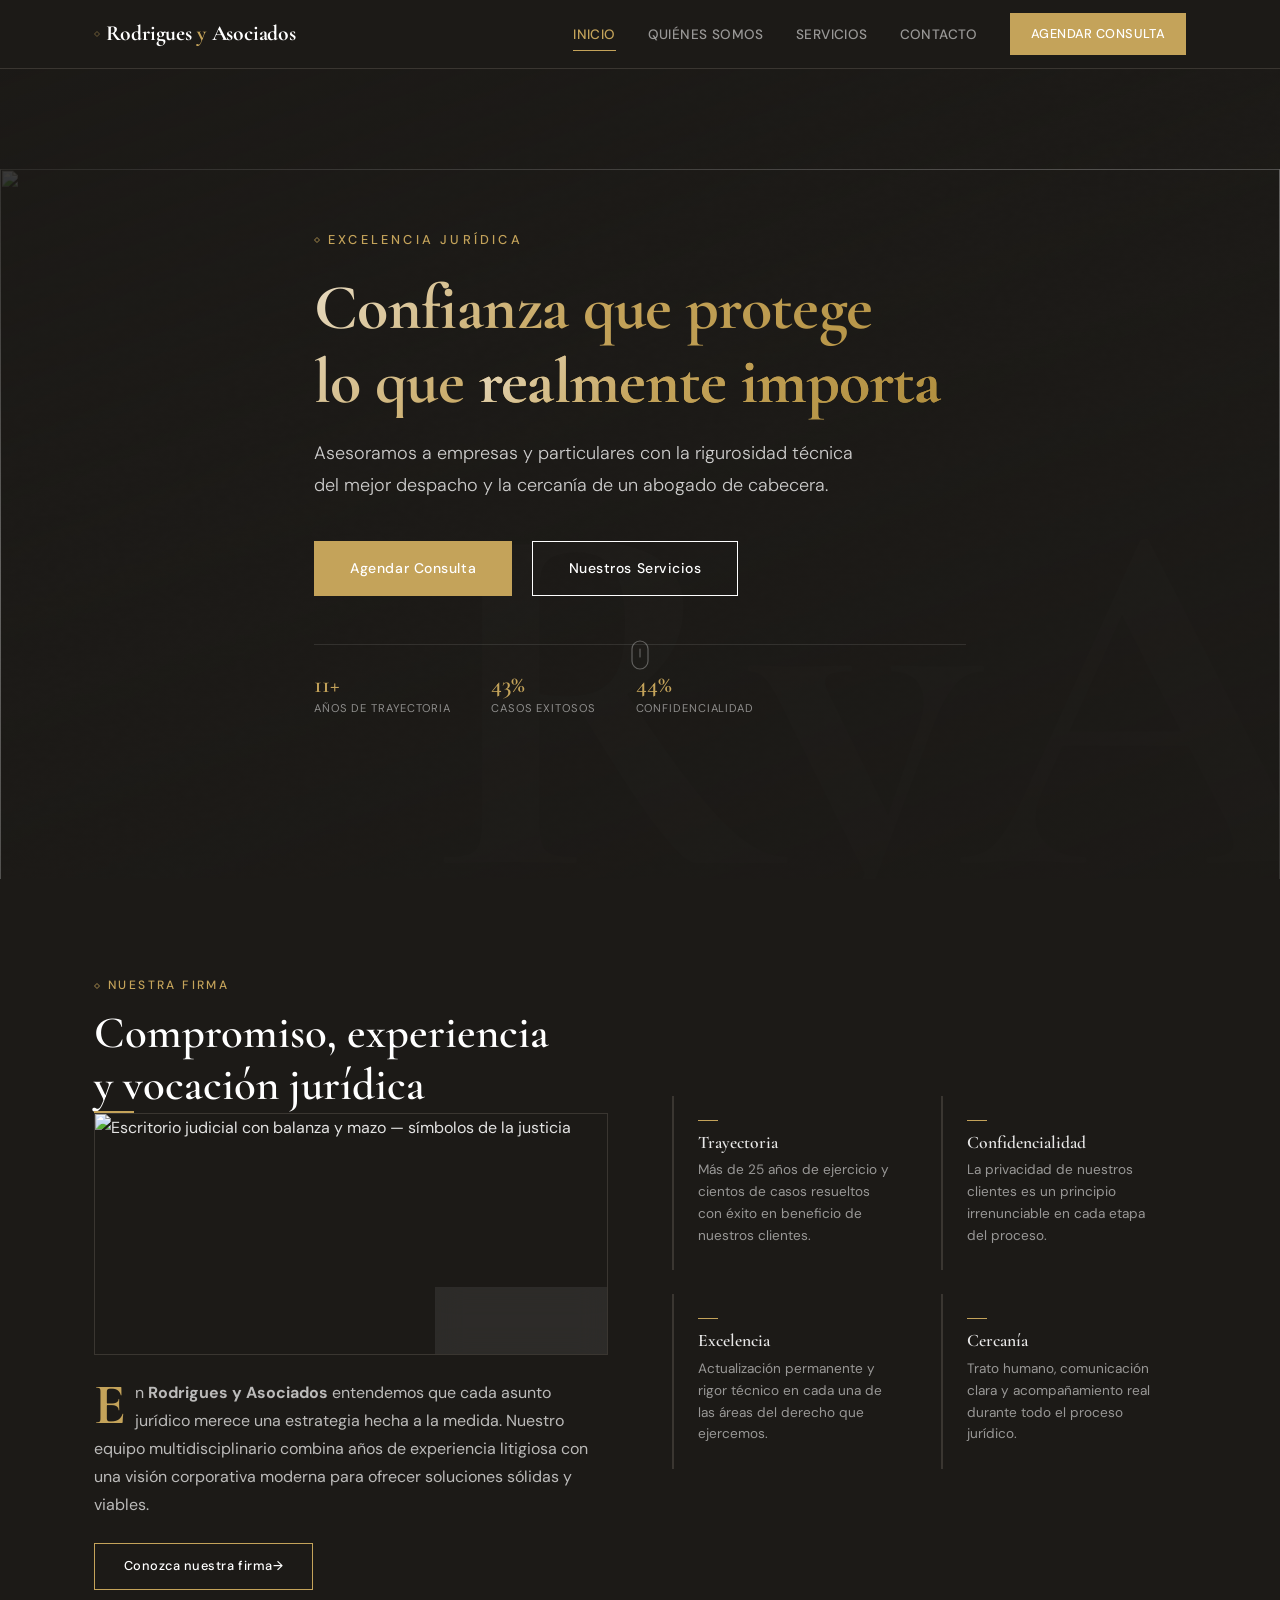
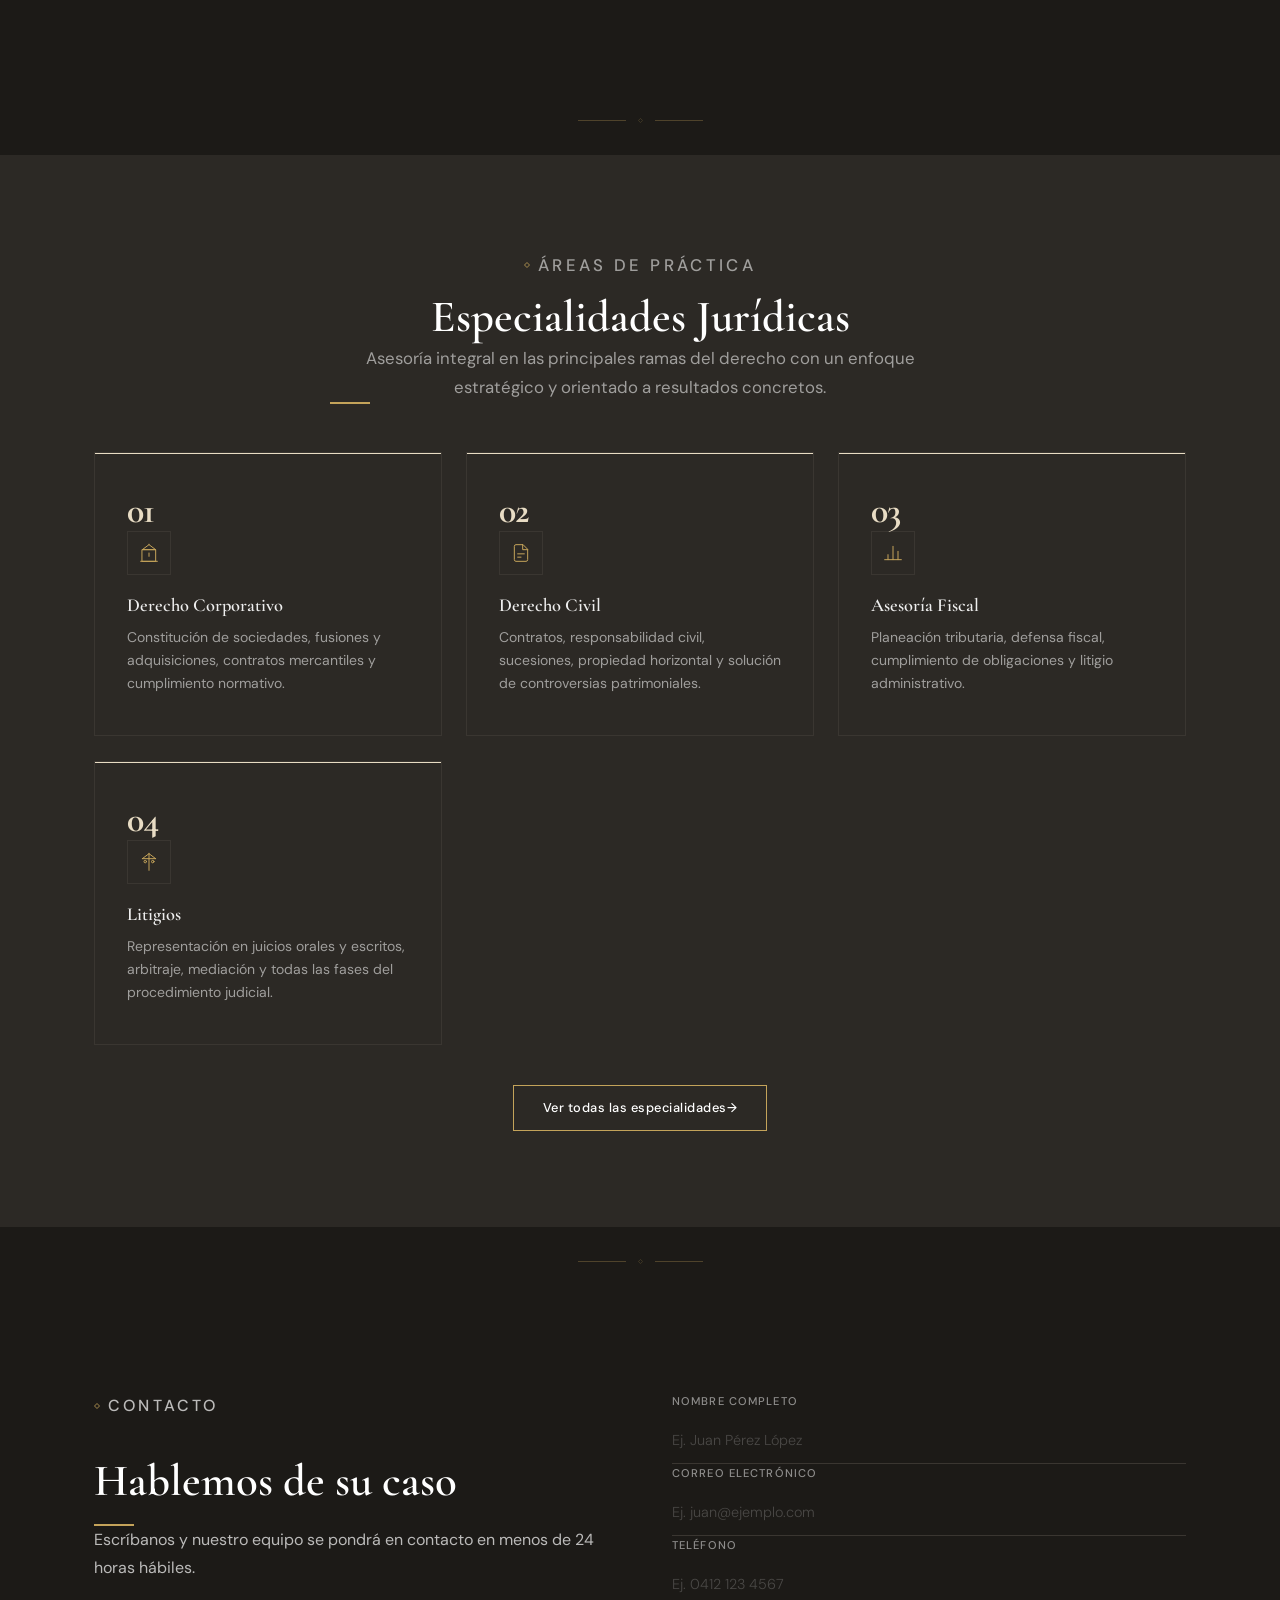
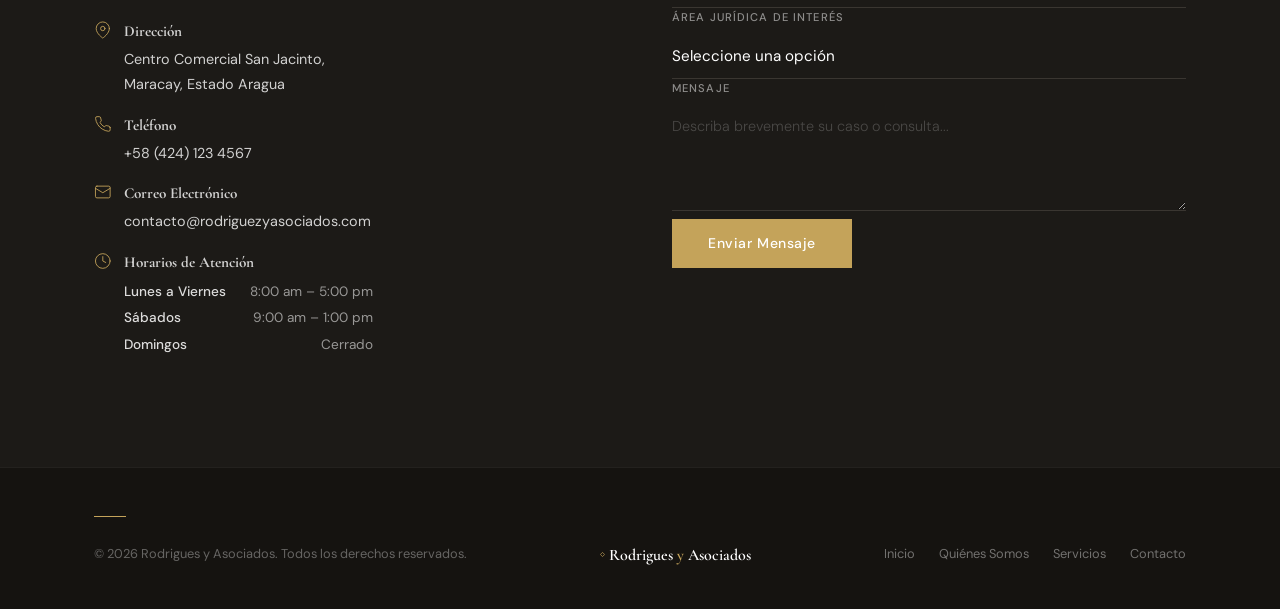
==== index.html @ 282a40ac "Initial commit: sitio web Rodrigues y Asociados" ====
<!DOCTYPE html>
<html lang="es">
<head>
  <meta charset="UTF-8">
  <meta name="viewport" content="width=device-width, initial-scale=1.0">
  <title>Rodrigues y Asociados — Bufete Jurídico de Excelencia</title>
  <meta name="description" content="Rodrigues y Asociados, bufete jurídico especializado en Derecho Corporativo, Civil, Fiscal y Litigios. Confidencialidad, excelencia y trayectoria a su servicio.">
  <meta name="theme-color" content="#1C1A17">

  <link rel="preconnect" href="https://fonts.googleapis.com">
  <link rel="preconnect" href="https://fonts.gstatic.com" crossorigin>
  <link href="https://fonts.googleapis.com/css2?family=Cormorant+Garamond:ital,wght@0,400;0,500;0,600;0,700;1,400;1,500&family=DM+Sans:opsz,wght@9..40,300;9..40,400;9..40,500;9..40,600&display=swap" rel="stylesheet">

  <link rel="stylesheet" href="styles.css">
</head>
<body>

  <div class="progress-bar" id="progress-bar" role="progressbar" aria-hidden="true"></div>

  <!-- ===================================================
       HEADER
       =================================================== -->
  <header class="header" role="banner">
    <div class="container header__inner">
      <a href="index.html" class="header__logo" aria-label="Rodrigues y Asociados, volver al inicio">
        <span class="gold-diamond" aria-hidden="true">
          <svg width="6" height="6" viewBox="0 0 6 6" fill="none" stroke="currentColor" stroke-width="0.8">
            <path d="M3 0.5L5.5 3L3 5.5L0.5 3Z"/>
          </svg>
        </span>
        Rodrigues <em>y</em> Asociados
      </a>

      <button
        class="nav-toggle"
        type="button"
        aria-label="Abrir menú de navegación"
        aria-expanded="false"
      >
        <span class="nav-toggle__bar"></span>
        <span class="nav-toggle__bar"></span>
        <span class="nav-toggle__bar"></span>
      </button>

      <nav role="navigation" aria-label="Navegación principal">
        <ul class="nav__list" id="nav-list">
          <li><a href="index.html"          class="nav__link nav__link--active">Inicio</a></li>
          <li><a href="nosotros.html"        class="nav__link">Quiénes Somos</a></li>
          <li><a href="servicios.html"       class="nav__link">Servicios</a></li>
          <li><a href="contacto.html"        class="nav__link">Contacto</a></li>
          <li><a href="contacto.html"        class="btn btn--primary nav__cta">Agendar Consulta</a></li>
        </ul>
      </nav>

      <div class="nav__backdrop" id="nav-backdrop" aria-hidden="true"></div>
    </div>
  </header>

  <!-- ===================================================
       MAIN
       =================================================== -->
  <main role="main">

    <!-- ===== HERO ===== -->
    <section class="hero" id="inicio" aria-label="Introducción del bufete">
      <div class="hero__media" aria-hidden="true">
        <img
          src="https://images.pexels.com/photos/590493/pexels-photo-590493.jpeg?auto=compress&cs=tinysrgb&w=1920"
          alt=""
          loading="eager"
        >
      </div>
      <div class="hero__watermark" aria-hidden="true">RyA</div>
      <div class="hero__overlay" aria-hidden="true"></div>
      <svg class="noise-svg" aria-hidden="true" viewBox="0 0 200 200" xmlns="http://www.w3.org/2000/svg" preserveAspectRatio="none">
        <filter id="noise"><feTurbulence type="fractalNoise" baseFrequency="0.75" numOctaves="3" stitchTiles="stitch"/><feColorMatrix type="saturate" values="0"/></filter>
        <rect width="100%" height="100%" filter="url(#noise)" opacity="0.8"/>
      </svg>

      <div class="container hero__content">
        <p class="hero__subtitle">
          <span class="gold-diamond" aria-hidden="true">
            <svg width="6" height="6" viewBox="0 0 6 6" fill="none" stroke="currentColor" stroke-width="0.8">
              <path d="M3 0.5L5.5 3L3 5.5L0.5 3Z"/>
            </svg>
          </span>
          Excelencia Jurídica
        </p>
        <h1 class="hero__title gradient-text">Confianza que protege<br>lo que <em>realmente importa</em></h1>
        <p class="hero__desc">
          Asesoramos a empresas y particulares con la rigurosidad técnica del mejor
          despacho y la cercanía de un abogado de cabecera.
        </p>
        <div class="hero__actions">
          <a href="contacto.html" class="btn btn--primary" data-magnetic>Agendar Consulta</a>
          <a href="servicios.html" class="btn btn--outline">Nuestros Servicios</a>
        </div>
        <div class="hero__stats">
          <div class="hero__stat">
            <span class="hero__stat-value">25+</span>
            <span class="hero__stat-label">Años de trayectoria</span>
          </div>
          <div class="hero__stat">
            <span class="hero__stat-value">98%</span>
            <span class="hero__stat-label">Casos exitosos</span>
          </div>
          <div class="hero__stat">
            <span class="hero__stat-value">100%</span>
            <span class="hero__stat-label">Confidencialidad</span>
          </div>
        </div>
        <div class="hero__scroll-indicator" aria-hidden="true">
          <svg width="18" height="30" viewBox="0 0 18 30" fill="none" stroke="currentColor" stroke-width="1.2">
            <rect x="1" y="1" width="16" height="28" rx="8"/>
            <line x1="9" y1="9" x2="9" y2="17" stroke-linecap="round"/>
          </svg>
        </div>
      </div>
    </section>

    <!-- ===== QUIÉNES SOMOS (resumen) ===== -->
    <section class="section" id="quienes-somos" aria-labelledby="about-title">
      <div class="container">
        <div class="about">
          <div class="reveal">
            <p class="section-subtitle">
              <span class="gold-diamond" aria-hidden="true">
                <svg width="6" height="6" viewBox="0 0 6 6" fill="none" stroke="currentColor" stroke-width="0.8">
                  <path d="M3 0.5L5.5 3L3 5.5L0.5 3Z"/>
                </svg>
              </span>
              Nuestra Firma
            </p>
            <h2 id="about-title">Compromiso, experiencia<br>y vocación jurídica</h2>
            <hr class="gold-rule" aria-hidden="true">

            <div class="about__image-wrap">
              <img
                src="https://images.pexels.com/photos/5669619/pexels-photo-5669619.jpeg?auto=compress&cs=tinysrgb&w=800"
                alt="Escritorio judicial con balanza y mazo — símbolos de la justicia"
                loading="lazy"
              >
              <div class="glass-badge" aria-hidden="true">
                <div class="glass-badge__value">25+</div>
                <div class="glass-badge__label">Años de Trayectoria</div>
              </div>
            </div>

            <div class="about__text">
              <p class="dropcap">
                En <strong>Rodrigues y Asociados</strong> entendemos que cada asunto
                jurídico merece una estrategia hecha a la medida. Nuestro equipo
                multidisciplinario combina años de experiencia litigiosa con una visión
                corporativa moderna para ofrecer soluciones sólidas y viables.
              </p>
            </div>

            <a href="nosotros.html" class="btn btn--ghost" style="margin-top: 1.5rem;">
              Conozca nuestra firma <span class="btn__arrow" aria-hidden="true">&rarr;</span>
            </a>
          </div>

          <div class="about__values reveal" style="transition-delay: 100ms">
            <div class="value-card">
              <div class="value-card__decor"></div>
              <h3 class="value-card__title">Trayectoria</h3>
              <p class="value-card__desc">Más de 25 años de ejercicio y cientos de casos resueltos con éxito en beneficio de nuestros clientes.</p>
            </div>
            <div class="value-card">
              <div class="value-card__decor"></div>
              <h3 class="value-card__title">Confidencialidad</h3>
              <p class="value-card__desc">La privacidad de nuestros clientes es un principio irrenunciable en cada etapa del proceso.</p>
            </div>
            <div class="value-card">
              <div class="value-card__decor"></div>
              <h3 class="value-card__title">Excelencia</h3>
              <p class="value-card__desc">Actualización permanente y rigor técnico en cada una de las áreas del derecho que ejercemos.</p>
            </div>
            <div class="value-card">
              <div class="value-card__decor"></div>
              <h3 class="value-card__title">Cercanía</h3>
              <p class="value-card__desc">Trato humano, comunicación clara y acompañamiento real durante todo el proceso jurídico.</p>
            </div>
          </div>
        </div>
      </div>
    </section>

    <!-- ===== DIVISOR ===== -->
    <div class="section-divider" aria-hidden="true">
      <span class="section-divider__line"></span>
      <span class="gold-diamond">
        <svg width="5" height="5" viewBox="0 0 6 6" fill="none" stroke="currentColor" stroke-width="0.8">
          <path d="M3 0.5L5.5 3L3 5.5L0.5 3Z"/>
        </svg>
      </span>
      <span class="section-divider__line"></span>
    </div>

    <!-- ===== SERVICIOS (resumen) ===== -->
    <section class="section section--alt" id="servicios" aria-labelledby="services-title">
      <div class="container">
        <div class="section__header reveal">
          <p class="section-subtitle">
            <span class="gold-diamond" aria-hidden="true">
              <svg width="6" height="6" viewBox="0 0 6 6" fill="none" stroke="currentColor" stroke-width="0.8">
                <path d="M3 0.5L5.5 3L3 5.5L0.5 3Z"/>
              </svg>
            </span>
            Áreas de Práctica
          </p>
          <h2 id="services-title">Especialidades Jurídicas</h2>
          <p>Asesoría integral en las principales ramas del derecho con un enfoque estratégico y orientado a resultados concretos.</p>
          <hr class="gold-rule" aria-hidden="true">
        </div>

        <div class="services-grid reveal-stagger reveal">
          <article class="service-card">
            <span class="service-card__number">01</span>
            <div class="service-card__icon" aria-hidden="true">
              <svg width="20" height="20" viewBox="0 0 24 24" fill="none" stroke="currentColor" stroke-width="1.2" stroke-linecap="round" stroke-linejoin="round">
                <rect x="4" y="8" width="16" height="14"/>
                <path d="M2 22h20"/>
                <path d="M12 2L4 8h16L12 2z"/>
                <line x1="12" y1="12" x2="12" y2="16"/>
              </svg>
            </div>
            <h3 class="service-card__title">Derecho Corporativo</h3>
            <p class="service-card__desc">Constitución de sociedades, fusiones y adquisiciones, contratos mercantiles y cumplimiento normativo.</p>
          </article>

          <article class="service-card">
            <span class="service-card__number">02</span>
            <div class="service-card__icon" aria-hidden="true">
              <svg width="20" height="20" viewBox="0 0 24 24" fill="none" stroke="currentColor" stroke-width="1.2" stroke-linecap="round" stroke-linejoin="round">
                <path d="M14 2H6a2 2 0 0 0-2 2v16a2 2 0 0 0 2 2h12a2 2 0 0 0 2-2V8z"/>
                <polyline points="14 2 14 8 20 8"/>
                <line x1="8" y1="13" x2="16" y2="13"/>
                <line x1="8" y1="17" x2="12" y2="17"/>
              </svg>
            </div>
            <h3 class="service-card__title">Derecho Civil</h3>
            <p class="service-card__desc">Contratos, responsabilidad civil, sucesiones, propiedad horizontal y solución de controversias patrimoniales.</p>
          </article>

          <article class="service-card">
            <span class="service-card__number">03</span>
            <div class="service-card__icon" aria-hidden="true">
              <svg width="20" height="20" viewBox="0 0 24 24" fill="none" stroke="currentColor" stroke-width="1.2" stroke-linecap="round" stroke-linejoin="round">
                <line x1="18" y1="20" x2="18" y2="10"/>
                <line x1="12" y1="20" x2="12" y2="4"/>
                <line x1="6" y1="20" x2="6" y2="14"/>
                <line x1="2" y1="20" x2="22" y2="20"/>
              </svg>
            </div>
            <h3 class="service-card__title">Asesoría Fiscal</h3>
            <p class="service-card__desc">Planeación tributaria, defensa fiscal, cumplimiento de obligaciones y litigio administrativo.</p>
          </article>

          <article class="service-card">
            <span class="service-card__number">04</span>
            <div class="service-card__icon" aria-hidden="true">
              <svg width="20" height="20" viewBox="0 0 24 24" fill="none" stroke="currentColor" stroke-width="1.2" stroke-linecap="round" stroke-linejoin="round">
                <line x1="12" y1="2" x2="12" y2="22"/>
                <line x1="12" y1="2" x2="4" y2="8"/>
                <line x1="12" y1="2" x2="20" y2="8"/>
                <line x1="4" y1="8" x2="20" y2="8"/>
                <circle cx="7.5" cy="11.5" r="1.5"/>
                <circle cx="16.5" cy="11.5" r="1.5"/>
              </svg>
            </div>
            <h3 class="service-card__title">Litigios</h3>
            <p class="service-card__desc">Representación en juicios orales y escritos, arbitraje, mediación y todas las fases del procedimiento judicial.</p>
          </article>
        </div>

        <div class="reveal" style="text-align: center; margin-top: 2.5rem;">
          <a href="servicios.html" class="btn btn--ghost">
            Ver todas las especialidades <span class="btn__arrow" aria-hidden="true">&rarr;</span>
          </a>
        </div>
      </div>
    </section>

    <!-- ===== DIVISOR ===== -->
    <div class="section-divider" aria-hidden="true">
      <span class="section-divider__line"></span>
      <span class="gold-diamond">
        <svg width="5" height="5" viewBox="0 0 6 6" fill="none" stroke="currentColor" stroke-width="0.8">
          <path d="M3 0.5L5.5 3L3 5.5L0.5 3Z"/>
        </svg>
      </span>
      <span class="section-divider__line"></span>
    </div>

    <!-- ===== CONTACTO ===== -->
    <section class="section" id="contacto" aria-labelledby="contact-title">
      <div class="container">
        <div class="contact">
          <div class="contact__info reveal">
            <p class="section-subtitle">
              <span class="gold-diamond" aria-hidden="true">
                <svg width="6" height="6" viewBox="0 0 6 6" fill="none" stroke="currentColor" stroke-width="0.8">
                  <path d="M3 0.5L5.5 3L3 5.5L0.5 3Z"/>
                </svg>
              </span>
              Contacto
            </p>
            <h2 id="contact-title">Hablemos de su caso</h2>
            <hr class="gold-rule" aria-hidden="true">
            <p>
              Escríbanos y nuestro equipo se pondrá en contacto en menos de 24 horas hábiles.
            </p>
            <div class="contact__detail">
              <span class="contact__detail-icon--custom" aria-hidden="true">
                <svg width="18" height="18" viewBox="0 0 24 24" fill="none" stroke="currentColor" stroke-width="1.2" stroke-linecap="round" stroke-linejoin="round">
                  <path d="M21 10c0 7-9 13-9 13s-9-6-9-13a9 9 0 0 1 18 0z"/>
                  <circle cx="12" cy="10" r="3"/>
                </svg>
              </span>
              <div>
                <strong style="display:block; font-family:var(--font-display); font-size:0.95rem; margin-bottom:0.15rem;">Dirección</strong>
                <span>Centro Comercial San Jacinto,<br>Maracay, Estado Aragua</span>
              </div>
            </div>
            <div class="contact__detail">
              <span class="contact__detail-icon--custom" aria-hidden="true">
                <svg width="18" height="18" viewBox="0 0 24 24" fill="none" stroke="currentColor" stroke-width="1.2" stroke-linecap="round" stroke-linejoin="round">
                  <path d="M22 16.92v3a2 2 0 0 1-2.18 2 19.79 19.79 0 0 1-8.63-3.07 19.5 19.5 0 0 1-6-6 19.79 19.79 0 0 1-3.07-8.67A2 2 0 0 1 4.11 2h3a2 2 0 0 1 2 1.72 12.84 12.84 0 0 0 .7 2.81 2 2 0 0 1-.45 2.11L8.09 9.91a16 16 0 0 0 6 6l1.27-1.27a2 2 0 0 1 2.11-.45 12.84 12.84 0 0 0 2.81.7A2 2 0 0 1 22 16.92z"/>
                </svg>
              </span>
              <div>
                <strong style="display:block; font-family:var(--font-display); font-size:0.95rem; margin-bottom:0.15rem;">Teléfono</strong>
                <span>+58 (424) 123 4567</span>
              </div>
            </div>
            <div class="contact__detail">
              <span class="contact__detail-icon--custom" aria-hidden="true">
                <svg width="18" height="18" viewBox="0 0 24 24" fill="none" stroke="currentColor" stroke-width="1.2" stroke-linecap="round" stroke-linejoin="round">
                  <rect x="2" y="4" width="20" height="16" rx="2"/>
                  <polyline points="22,7 12,13 2,7"/>
                </svg>
              </span>
              <div>
                <strong style="display:block; font-family:var(--font-display); font-size:0.95rem; margin-bottom:0.15rem;">Correo Electrónico</strong>
                <span>contacto@rodriguezyasociados.com</span>
              </div>
            </div>
            <div class="contact__detail">
              <span class="contact__detail-icon--custom" aria-hidden="true">
                <svg width="18" height="18" viewBox="0 0 24 24" fill="none" stroke="currentColor" stroke-width="1.2" stroke-linecap="round" stroke-linejoin="round">
                  <circle cx="12" cy="12" r="10"/>
                  <polyline points="12 6 12 12 16 14"/>
                </svg>
              </span>
              <div>
                <strong style="display:block; font-family:var(--font-display); font-size:0.95rem; margin-bottom:0.15rem;">Horarios de Atención</strong>
                <div class="schedule-grid">
                  <span class="schedule-grid__day">Lunes a Viernes</span>
                  <span class="schedule-grid__hour">8:00 am – 5:00 pm</span>
                  <span class="schedule-grid__day">Sábados</span>
                  <span class="schedule-grid__hour">9:00 am – 1:00 pm</span>
                  <span class="schedule-grid__day">Domingos</span>
                  <span class="schedule-grid__hour">Cerrado</span>
                </div>
              </div>
            </div>
          </div>

          <div class="form reveal" style="transition-delay: 100ms">
            <!-- ⚠️ Reemplaza "xxxxxxx" con tu ID de formulario de Formspree -->
            <form id="contact-form" action="https://formspree.io/f/xxxxxxx" method="POST">
              <input type="hidden" name="_subject" value="Nuevo contacto desde RodriguesyAsociados.com">
              <input type="text" name="_gotcha" style="display:none" tabindex="-1" autocomplete="off">
              <div class="form__group">
                <label for="nombre" class="form__label">Nombre completo</label>
                <input type="text" id="nombre" name="nombre" class="form__input" placeholder="Ej. Juan Pérez López" required autocomplete="name" pattern=".{2,}" title="El nombre debe tener al menos 2 caracteres">
                <span class="form__error">Por favor ingrese su nombre completo.</span>
              </div>
              <div class="form__group">
                <label for="correo" class="form__label">Correo electrónico</label>
                <input type="email" id="correo" name="correo" class="form__input" placeholder="Ej. juan@ejemplo.com" required autocomplete="email">
                <span class="form__error">Por favor ingrese un correo electrónico válido.</span>
              </div>
              <div class="form__group">
                <label for="telefono" class="form__label">Teléfono</label>
                <input type="tel" id="telefono" name="telefono" class="form__input" placeholder="Ej. 0412 123 4567" autocomplete="tel" pattern="[\d\s\+\-\(\)]{7,15}" title="Ingrese un número telefónico válido">
                <span class="form__error">Por favor ingrese un número telefónico válido.</span>
              </div>
              <div class="form__group">
                <label for="area" class="form__label">Área Jurídica de Interés</label>
                <div class="form__select-wrapper">
                  <select id="area" name="area" class="form__select" required>
                    <option value="" disabled selected>Seleccione una opción</option>
                    <option value="corporativo">Derecho Corporativo</option>
                    <option value="civil">Derecho Civil</option>
                    <option value="fiscal">Asesoría Fiscal</option>
                    <option value="litigios">Litigios</option>
                    <option value="otro">Otro</option>
                  </select>
                </div>
                <span class="form__error">Por favor seleccione un área jurídica.</span>
              </div>
              <div class="form__group">
                <label for="mensaje" class="form__label">Mensaje</label>
                <textarea id="mensaje" name="mensaje" class="form__textarea" rows="4" placeholder="Describa brevemente su caso o consulta..." required maxlength="2000"></textarea>
                <span class="form__error">Por favor escriba un mensaje.</span>
              </div>
              <button type="submit" class="btn btn--primary form__btn">Enviar Mensaje</button>
            </form>
            <div class="form__success" id="form-success">
              <div class="form__success-icon" aria-hidden="true">
                <svg width="32" height="32" viewBox="0 0 24 24" fill="none" stroke="currentColor" stroke-width="1.2" stroke-linecap="round" stroke-linejoin="round">
                  <path d="M22 11.08V12a10 10 0 1 1-5.93-9.14"/>
                  <polyline points="22 4 12 14.01 9 11.01"/>
                </svg>
              </div>
              <h3>Mensaje enviado con éxito</h3>
              <p>Gracias por contactarnos. Nuestro equipo le responderá en menos de 24 horas hábiles.</p>
            </div>
          </div>
        </div>
      </div>
    </section>

  </main>

  <!-- ===================================================
       FOOTER
       =================================================== -->
  <footer class="footer" role="contentinfo">
    <div class="container">
      <hr class="footer__gold-accent" aria-hidden="true">
      <div class="footer__inner">
        <p class="footer__copy">&copy; 2026 Rodrigues y Asociados. Todos los derechos reservados.</p>
        <span class="footer__logo">
          <span class="gold-diamond" aria-hidden="true">
            <svg width="5" height="5" viewBox="0 0 6 6" fill="none" stroke="currentColor" stroke-width="0.8">
              <path d="M3 0.5L5.5 3L3 5.5L0.5 3Z"/>
            </svg>
          </span>
          Rodrigues <em>y</em> Asociados
        </span>
        <div class="footer__links">
          <a href="index.html">Inicio</a>
          <a href="nosotros.html">Quiénes Somos</a>
          <a href="servicios.html">Servicios</a>
          <a href="contacto.html">Contacto</a>
        </div>
      </div>
    </div>
  </footer>

  <!-- ===================================================
       INTERSECTION OBSERVER — SCROLL REVEALS
       =================================================== -->
  <script>
    (function() {
      'use strict';

      /* ---------- Mobile Nav ---------- */
      var toggle = document.querySelector('.nav-toggle');
      var navList = document.getElementById('nav-list');
      var backdrop = document.getElementById('nav-backdrop');
      if (toggle && navList) {
        function openNav() {
          toggle.classList.add('active');
          navList.classList.add('nav__list--open');
          if (backdrop) backdrop.classList.add('nav__backdrop--visible');
          toggle.setAttribute('aria-expanded', 'true');
          toggle.setAttribute('aria-label', 'Cerrar menú de navegación');
        }
        function closeNav() {
          toggle.classList.remove('active');
          navList.classList.remove('nav__list--open');
          if (backdrop) backdrop.classList.remove('nav__backdrop--visible');
          toggle.setAttribute('aria-expanded', 'false');
          toggle.setAttribute('aria-label', 'Abrir menú de navegación');
        }
        toggle.addEventListener('click', function() {
          if (navList.classList.contains('nav__list--open')) { closeNav(); }
          else { openNav(); }
        });
        if (backdrop) backdrop.addEventListener('click', closeNav);
        document.addEventListener('keydown', function(e) {
          if (e.key === 'Escape' && navList.classList.contains('nav__list--open')) closeNav();
        });
        navList.querySelectorAll('a').forEach(function(link) {
          link.addEventListener('click', closeNav);
        });
      }

      var reveals = document.querySelectorAll('.reveal');
      if (reveals.length && 'IntersectionObserver' in window) {
        var observer = new IntersectionObserver(function(entries) {
          entries.forEach(function(entry) {
            if (entry.isIntersecting) {
              entry.target.classList.add('reveal--visible');
              observer.unobserve(entry.target);
            }
          });
        }, { threshold: 0.12, rootMargin: '0px 0px -40px 0px' });
        reveals.forEach(function(el) { observer.observe(el); });
      } else {
        reveals.forEach(function(el) { el.classList.add('reveal--visible'); });
      }

      /* ---------- Header Shadow on Scroll ---------- */
      var header = document.querySelector('.header');
      var headerTicking = false;
      function updateHeaderShadow() {
        header.classList.toggle('header--scrolled', window.scrollY > 10);
        headerTicking = false;
      }
      window.addEventListener('scroll', function() {
        if (!headerTicking) {
          requestAnimationFrame(updateHeaderShadow);
          headerTicking = true;
        }
      }, { passive: true });

      /* ---------- Hero Parallax ---------- */
      var hero = document.querySelector('.hero');
      if (hero) {
        var heroMedia = hero.querySelector('.hero__media');
        var parallaxTicking = false;
        window.addEventListener('scroll', function() {
          if (!parallaxTicking) {
            requestAnimationFrame(function() {
              var rect = hero.getBoundingClientRect();
              var off = -rect.top;
              if (off > 0 && off < window.innerHeight) {
                heroMedia.style.transform = 'translateY(' + (off * 0.12) + 'px)';
                hero.classList.add('hero--parallax');
              }
              parallaxTicking = false;
            });
            parallaxTicking = true;
          }
        }, { passive: true });
      }

      /* ---------- Magnetic Buttons ---------- */
      var magneticBtns = document.querySelectorAll('[data-magnetic]');
      magneticBtns.forEach(function(btn) {
        btn.addEventListener('mousemove', function(e) {
          var rect = btn.getBoundingClientRect();
          var x = e.clientX - rect.left - rect.width / 2;
          var y = e.clientY - rect.top - rect.height / 2;
          btn.style.transform = 'translate(' + (x * 0.12) + 'px, ' + (y * 0.12) + 'px)';
        });
        btn.addEventListener('mouseleave', function() {
          btn.style.transform = '';
        });
      });

      /* ---------- Number Counters ---------- */
      var counted = false;
      function animateCounters() {
        if (counted) return;
        counted = true;
        var stats = document.querySelectorAll('.hero__stat-value');
        stats.forEach(function(el) {
          var txt = el.textContent.trim();
          var sfx = txt.indexOf('%') !== -1 ? '%' : txt.indexOf('+') !== -1 ? '+' : '';
          var target = parseInt(txt);
          var current = 0;
          var dur = 1800;
          var start = null;
          function step(ts) {
            if (!start) start = ts;
            var p = Math.min((ts - start) / dur, 1);
            el.textContent = Math.floor(p * target) + sfx;
            if (p < 1) requestAnimationFrame(step);
          }
          requestAnimationFrame(step);
        });
      }
      setTimeout(animateCounters, 1400);

      /* ---------- Progress Bar ---------- */
      var bar = document.getElementById('progress-bar');
      var barTicking = false;
      if (bar) {
        window.addEventListener('scroll', function() {
          if (!barTicking) {
            requestAnimationFrame(function() {
              var h = document.documentElement;
              var p = (window.scrollY / (h.scrollHeight - h.clientHeight)) * 100;
              bar.style.width = p + '%';
              barTicking = false;
            });
            barTicking = true;
          }
        }, { passive: true });
      }

      /* ---------- Back to Top ---------- */
      var topBtn = document.getElementById('back-to-top');
      var topTicking = false;
      if (topBtn) {
        window.addEventListener('scroll', function() {
          if (!topTicking) {
            requestAnimationFrame(function() {
              topBtn.classList.toggle('back-to-top--visible', window.scrollY > 500);
              topTicking = false;
            });
            topTicking = true;
          }
        }, { passive: true });
        topBtn.addEventListener('click', function() {
          window.scrollTo({ top: 0, behavior: 'smooth' });
        });
      }

      /* ---------- Form Validation ---------- */
      var form = document.getElementById('contact-form');
      if (form) {
        form.addEventListener('submit', function(e) {
          e.preventDefault();
          var valid = true;
          var groups = form.querySelectorAll('.form__group');
          groups.forEach(function(g) {
            g.classList.remove('form__group--error');
            var input = g.querySelector('.form__input, .form__textarea, .form__select');
            if (input && input.hasAttribute('required') && !input.value.trim()) {
              g.classList.add('form__group--error');
              valid = false;
            }
            if (input && input.type === 'email' && input.value.trim()) {
              if (!input.value.includes('@') || !input.value.includes('.')) {
                g.classList.add('form__group--error');
                valid = false;
              }
            }
            if (input && input.pattern && input.value.trim()) {
              var re = new RegExp(input.pattern);
              if (!re.test(input.value)) {
                g.classList.add('form__group--error');
                valid = false;
              }
            }
          });
          if (valid) {
            var formEl = form;
            var successEl = document.getElementById('form-success');
            var btn = formEl.querySelector('.form__btn');
            btn.disabled = true;
            btn.textContent = 'Enviando...';
            fetch(formEl.action, {
              method: 'POST',
              body: new FormData(formEl),
              headers: { 'Accept': 'application/json' }
            }).then(function(res) {
              if (res.ok) {
                formEl.reset();
                formEl.style.display = 'none';
                successEl.classList.add('form__success--visible');
              } else {
                alert('Hubo un error al enviar el mensaje. Por favor intente de nuevo.');
              }
            }).catch(function() {
              alert('Error de conexión. Verifique su internet e intente de nuevo.');
            }).finally(function() {
              btn.disabled = false;
              btn.textContent = 'Enviar Mensaje';
            });
          }
        });
      }
    })();
  </script>

  <button class="back-to-top" id="back-to-top" aria-label="Volver al inicio">
    <svg width="16" height="16" viewBox="0 0 24 24" fill="none" stroke="currentColor" stroke-width="1.5" stroke-linecap="round">
      <polyline points="18 15 12 9 6 15"/>
    </svg>
  </button>

</body>
</html>
---- styles.css ----
/* =====================================================
   VARIABLES DEL SISTEMA
   ===================================================== */
:root {
  --color-white:       #FFFFFF;
  --color-bg-alt:      #2C2925;
  --color-gray-light:  #3A3631;
  --color-gray-mid:    #8C8984;
  --color-black:       #1C1A17;
  --color-black-soft:  #2C2925;
  --color-gold:        #C4A35A;
  --color-gold-dark:   #B08E3E;
  --color-gold-light:  #E8DCC4;
  --color-error:       #C9423A;

  --font-display: 'Cormorant Garamond', Georgia, 'Times New Roman', serif;
  --font-body:    'DM Sans', -apple-system, BlinkMacSystemFont, 'Segoe UI', Roboto, Helvetica, Arial, sans-serif;

  --space-section: 6rem;
  --space-block:   3rem;
  --max-width:     1140px;

  --ease-enter:   cubic-bezier(0.22, 1, 0.36, 1);
  --ease-move:    cubic-bezier(0.25, 1, 0.5, 1);
  --ease-hover:   cubic-bezier(0.25, 0.46, 0.45, 0.94);
  --ease-bounce:  cubic-bezier(0.34, 1.56, 0.64, 1);
  --dur-fast:     200ms;
  --dur-reveal:   700ms;
  --dur-stagger:  80ms;
}

/* =====================================================
   RESET
   ===================================================== */
*, *::before, *::after { box-sizing: border-box; margin: 0; padding: 0; }

html {
  scroll-behavior: smooth;
  -webkit-text-size-adjust: 100%;
}

body {
  font-family: var(--font-body);
  font-weight: 400;
  font-size: 1rem;
  line-height: 1.75;
  color: var(--color-black);
  background-color: var(--color-white);
  -webkit-font-smoothing: antialiased;
  -moz-osx-font-smoothing: grayscale;
}

img  { max-width: 100%; height: auto; display: block; }
a    { color: inherit; text-decoration: none; }
ul   { list-style: none; }

::selection { background-color: rgba(196, 163, 90, 0.4); color: var(--color-white); }

/* =====================================================
   UTILIDADES
   ===================================================== */
.container {
  width: 100%;
  max-width: var(--max-width);
  margin: 0 auto;
  padding: 0 1.5rem;
}

.sr-only {
  position: absolute;
  width: 1px; height: 1px;
  padding: 0; margin: -1px;
  overflow: hidden;
  clip: rect(0,0,0,0);
  border: 0;
}

.gold-diamond {
  display: inline-flex;
  align-items: center;
  justify-content: center;
  color: var(--color-gold);
}

.gradient-text {
  background: linear-gradient(135deg, var(--color-gold-light) 0%, var(--color-gold) 40%, var(--color-gold-dark) 100%);
  -webkit-background-clip: text;
  background-clip: text;
  -webkit-text-fill-color: transparent;
  color: transparent;
}

.hero__title.gradient-text em {
  -webkit-text-fill-color: inherit;
  background: inherit;
  -webkit-background-clip: inherit;
  background-clip: inherit;
  font-style: normal;
}

.glass-badge {
  position: absolute;
  bottom: -1.5rem;
  right: -1rem;
  background: rgba(255,255,255,0.08);
  backdrop-filter: blur(14px);
  -webkit-backdrop-filter: blur(14px);
  border: 1px solid rgba(255,255,255,0.12);
  padding: 1.25rem 1.5rem;
  color: var(--color-white);
  z-index: 4;
  pointer-events: none;
}

.glass-badge__value {
  font-family: var(--font-display);
  font-size: 1.6rem;
  font-weight: 700;
  line-height: 1;
  color: var(--color-gold);
}

.glass-badge__label {
  font-size: 0.7rem;
  letter-spacing: 0.08em;
  text-transform: uppercase;
  color: rgba(255,255,255,0.55);
  margin-top: 0.15rem;
}

.gold-rule {
  width: 2.5rem;
  height: 2px;
  background-color: var(--color-gold);
  border: 0;
  transform-origin: left center;
  transform: scaleX(0);
  transition: transform 900ms var(--ease-enter);
}

.reveal--visible .gold-rule {
  transform: scaleX(1);
}

/* =====================================================
   TIPOGRAFÍA
   ===================================================== */
h1, h2, h3 {
  font-family: var(--font-display);
  font-weight: 600;
  line-height: 1.15;
  color: var(--color-black);
}

h1 { font-size: clamp(2.6rem, 5vw, 4rem);   font-weight: 700; letter-spacing: -0.01em; }
h2 { font-size: clamp(2rem, 3.5vw, 2.8rem);  font-weight: 600; }
h3 { font-size: 1.3rem;                      font-weight: 600; }

.dropcap::first-letter {
  font-family: var(--font-display);
  font-size: 3.6em;
  font-weight: 700;
  float: left;
  line-height: 0.85;
  margin-right: 0.55rem;
  margin-top: 0.1rem;
  color: var(--color-gold);
}

.section-divider {
  display: flex;
  align-items: center;
  justify-content: center;
  gap: 0.75rem;
  opacity: 0.3;
  padding: 2rem 0;
}

.section-divider__line {
  width: 48px;
  height: 1px;
  background-color: var(--color-gold);
}

.section-subtitle {
  display: flex;
  align-items: center;
  gap: 0.5rem;
  font-family: var(--font-body);
  font-size: 0.75rem;
  font-weight: 500;
  letter-spacing: 0.2em;
  text-transform: uppercase;
  color: var(--color-gold);
  margin-bottom: 0.75rem;
}

/* =====================================================
   BOTONES
   ===================================================== */
.btn {
  display: inline-flex;
  align-items: center;
  justify-content: center;
  font-family: var(--font-body);
  font-size: 0.875rem;
  font-weight: 500;
  letter-spacing: 0.04em;
  padding: 0.9rem 2.2rem;
  border: 1px solid transparent;
  border-radius: 0;
  cursor: pointer;
  transition:
    background-color var(--dur-fast) var(--ease-hover),
    color var(--dur-fast) var(--ease-hover),
    border-color var(--dur-fast) var(--ease-hover);
  text-align: center;
}

.btn--primary {
  background-color: var(--color-gold);
  color: var(--color-white);
  border-color: var(--color-gold);
  will-change: transform;
}

.btn[data-magnetic] {
  transition: transform 400ms var(--ease-hover);
}

@media (hover: hover) and (pointer: fine) {
  .btn--primary:hover {
    background-color: var(--color-gold-dark);
    border-color: var(--color-gold-dark);
  }
}

.btn--primary:focus-visible {
  outline: 2px solid var(--color-gold);
  outline-offset: 3px;
}

.btn--outline {
  background-color: transparent;
  color: var(--color-white);
  border-color: var(--color-white);
}

@media (hover: hover) and (pointer: fine) {
  .btn--outline:hover {
    background-color: var(--color-white);
    color: var(--color-black);
  }
}

.btn--outline:focus-visible {
  outline: 2px solid var(--color-white);
  outline-offset: 3px;
}

.btn--ghost {
  background-color: transparent;
  color: var(--color-gold);
  border-color: var(--color-gold);
  padding: 0.7rem 1.8rem;
  font-size: 0.8rem;
}

.btn--ghost .btn__arrow {
  display: inline-block;
  transition: transform var(--dur-fast) var(--ease-move);
}

@media (hover: hover) and (pointer: fine) {
  .btn--ghost:hover {
    background-color: var(--color-gold);
    color: var(--color-white);
  }
  .btn--ghost:hover .btn__arrow {
    transform: translateX(4px);
  }
}

/* =====================================================
   NOISE TEXTURE
   ===================================================== */
.noise-svg {
  position: absolute;
  inset: 0;
  width: 100%;
  height: 100%;
  z-index: 1;
  pointer-events: none;
  opacity: 0.025;
}

/* =====================================================
   HEADER
   ===================================================== */
.header {
  position: sticky;
  top: 0;
  z-index: 100;
  background-color: var(--color-white);
  border-bottom: 1px solid var(--color-gray-light);
}

.header::after {
  content: '';
  position: absolute;
  left: 0; right: 0;
  bottom: -1px;
  height: 1px;
  background-color: var(--color-gold-light);
  opacity: 0;
  transition: opacity var(--dur-fast) var(--ease-hover);
}

.header:hover::after,
.header:focus-within::after {
  opacity: 1;
}

.header__inner {
  display: flex;
  align-items: center;
  justify-content: space-between;
  height: 4.25rem;
}

.header__logo {
  font-family: var(--font-display);
  font-size: 1.35rem;
  font-weight: 700;
  color: var(--color-black);
  letter-spacing: -0.01em;
  display: inline-flex;
  align-items: center;
  gap: 0.35rem;
}

.header__logo em {
  font-style: normal;
  color: var(--color-gold);
}

.header__logo .gold-diamond {
    opacity: 0.6;
  }

  .header--scrolled {
    box-shadow: 0 2px 24px rgba(0,0,0,0.05);
  }

.nav-toggle { display: none; }

.nav__list {
  display: flex;
  align-items: center;
  gap: 2rem;
}

.nav__link {
  font-size: 0.85rem;
  font-weight: 500;
  letter-spacing: 0.03em;
  text-transform: uppercase;
  padding: 0.5rem 0;
  position: relative;
  color: var(--color-gray-mid);
  transition: color var(--dur-fast) var(--ease-hover);
}

.nav__link::after {
  content: '';
  position: absolute;
  left: 0;
  bottom: 0;
  width: 100%;
  height: 1px;
  background-color: var(--color-gold);
  transform: scaleX(0);
  transition: transform var(--dur-fast) var(--ease-hover);
  transform-origin: left center;
}

.nav__link:hover,
.nav__link--active {
  color: var(--color-black);
}

.nav__link:hover::after,
.nav__link--active::after {
  transform: scaleX(1);
}

.nav__cta {
  font-size: 0.8rem;
  padding: 0.55rem 1.25rem;
  letter-spacing: 0.03em;
  text-transform: uppercase;
}

  .nav__backdrop {
    position: fixed;
    inset: 0;
    top: 4.25rem;
    background: rgba(0,0,0,0.35);
    opacity: 0;
    pointer-events: none;
    transition: opacity 250ms var(--ease-enter);
    z-index: 98;
  }

  .nav__backdrop--visible {
    opacity: 1;
    pointer-events: auto;
  }

  .nav-toggle.active .nav-toggle__bar:nth-child(1) {
  transform: translateY(7.5px) rotate(45deg);
}
.nav-toggle.active .nav-toggle__bar:nth-child(2) {
  opacity: 0;
}
.nav-toggle.active .nav-toggle__bar:nth-child(3) {
  transform: translateY(-7.5px) rotate(-45deg);
}

/* =====================================================
   PROGRESS BAR
   ===================================================== */
.progress-bar {
  position: fixed;
  top: 0;
  left: 0;
  height: 2px;
  background-color: var(--color-gold);
  z-index: 999;
  width: 0%;
  transition: width 80ms linear;
  pointer-events: none;
}

.back-to-top {
  position: fixed;
  bottom: 2rem;
  right: 2rem;
  width: 2.75rem;
  height: 2.75rem;
  border: 1px solid var(--color-gray-light);
  background: var(--color-white);
  color: var(--color-gold);
  cursor: pointer;
  display: flex;
  align-items: center;
  justify-content: center;
  opacity: 0;
  pointer-events: none;
  transform: translateY(12px);
  transition: opacity 300ms var(--ease-enter), transform 300ms var(--ease-enter), border-color var(--dur-fast) var(--ease-hover);
  z-index: 90;
}

.back-to-top--visible {
  opacity: 1;
  pointer-events: auto;
  transform: translateY(0);
}

@media (hover: hover) and (pointer: fine) {
  .back-to-top:hover {
    border-color: var(--color-gold);
  }
}

/* =====================================================
   HERO (página principal)
   ===================================================== */
.hero {
  position: relative;
  min-height: 90vh;
  display: flex;
  align-items: center;
  background-color: var(--color-black);
  color: var(--color-white);
  overflow: hidden;
}

.hero__media {
  position: absolute;
  inset: 0;
  z-index: 0;
  overflow: hidden;
}

.hero__media img {
  width: 100%;
  height: 100%;
  object-fit: cover;
  opacity: 0;
  animation: heroZoom 1200ms var(--ease-enter) forwards;
}

@keyframes heroZoom {
  0% {
    opacity: 0;
    transform: scale(1.08);
  }
  100% {
    opacity: 1;
    transform: scale(1);
  }
}

.hero__watermark {
  position: absolute;
  right: -4vw;
  bottom: -6vw;
  font-family: var(--font-display);
  font-size: clamp(20rem, 40vw, 45rem);
  font-weight: 700;
  line-height: 1;
  color: rgba(255,255,255,0.025);
  pointer-events: none;
  user-select: none;
  z-index: 1;
}

.hero__overlay {
  position: absolute;
  inset: 0;
  background:
    linear-gradient(160deg,
      rgba(28,26,23,0.94) 0%,
      rgba(28,26,23,0.55) 40%,
      rgba(28,26,23,0.85) 100%);
  z-index: 2;
}

.hero__content {
  position: relative;
  z-index: 3;
  max-width: 700px;
}

.hero__subtitle {
  display: flex;
  align-items: center;
  gap: 0.5rem;
  font-family: var(--font-body);
  font-size: 0.8rem;
  font-weight: 500;
  letter-spacing: 0.25em;
  text-transform: uppercase;
  color: var(--color-gold);
  margin-bottom: 1.25rem;
}

.hero__title {
  color: var(--color-white);
  margin-bottom: 1.25rem;
}

.hero__title em {
  font-style: italic;
  color: var(--color-gold);
}

.hero__desc {
  font-size: 1.125rem;
  font-weight: 300;
  line-height: 1.75;
  color: rgba(255,255,255,0.78);
  margin-bottom: 2.5rem;
  max-width: 560px;
}

.hero__actions {
  display: flex;
  align-items: center;
  gap: 1.25rem;
  flex-wrap: wrap;
}

.hero__stats {
  display: flex;
  gap: 2.5rem;
  margin-top: 3rem;
  padding-top: 1.75rem;
  border-top: 1px solid rgba(255,255,255,0.1);
  flex-wrap: wrap;
}

.hero__stat {
  display: flex;
  flex-direction: column;
  gap: 0.15rem;
}

.hero__stat-value {
  font-family: var(--font-display);
  font-size: 1.5rem;
  font-weight: 600;
  color: var(--color-gold);
  line-height: 1;
}

.hero__stat-label {
  font-size: 0.7rem;
  color: rgba(255,255,255,0.5);
  letter-spacing: 0.08em;
  text-transform: uppercase;
}

/* Hero entrance */
.hero__subtitle,
.hero__title,
.hero__desc,
.hero__actions,
.hero__stats {
  opacity: 0;
  transform: translateY(1.5rem) scale(0.98);
  animation: heroFadeUp var(--dur-reveal) var(--ease-enter) forwards;
}

.hero__subtitle { animation-delay: calc(var(--dur-stagger) * 1); }
.hero__title    { animation-delay: calc(var(--dur-stagger) * 2.5); }
.hero__desc     { animation-delay: calc(var(--dur-stagger) * 4); }
.hero__actions  { animation-delay: calc(var(--dur-stagger) * 5.5); }
.hero__stats    { animation-delay: calc(var(--dur-stagger) * 7); }

.hero--parallax .hero__media {
  will-change: transform;
}

@keyframes heroFadeUp {
  to {
    opacity: 1;
    transform: translateY(0) scale(1);
  }
}

.hero__scroll-indicator {
  position: absolute;
  bottom: 2.5rem;
  left: 50%;
  transform: translateX(-50%);
  z-index: 3;
  color: rgba(255,255,255,0.3);
  animation: scrollBounce 2.4s var(--ease-enter) infinite;
}

@keyframes scrollBounce {
  0%, 100% { transform: translateX(-50%) translateY(0); opacity: 0.2; }
  50%      { transform: translateX(-50%) translateY(7px); opacity: 0.6; }
}

/* =====================================================
   PAGE HERO (páginas internas)
   ===================================================== */
.page-hero {
  position: relative;
  min-height: 42vh;
  display: flex;
  align-items: center;
  justify-content: center;
  text-align: center;
  background-color: var(--color-black);
  color: var(--color-white);
  overflow: hidden;
}

.page-hero__media {
  position: absolute;
  inset: 0;
  z-index: 0;
  overflow: hidden;
}

.page-hero__media img {
  width: 100%;
  height: 100%;
  object-fit: cover;
}

.page-hero__overlay {
  position: absolute;
  inset: 0;
  background:
    linear-gradient(160deg,
      rgba(28,26,23,0.92) 0%,
      rgba(28,26,23,0.55) 50%,
      rgba(28,26,23,0.88) 100%);
  z-index: 2;
}

.page-hero__content {
  position: relative;
  z-index: 3;
  max-width: 680px;
}

.page-hero__content h1 {
  color: var(--color-white);
  margin-bottom: 0.75rem;
}

.page-hero__content .gold-rule {
  margin: 0 auto;
}

.page-hero__content .page-hero__desc {
  color: rgba(255,255,255,0.65);
  font-size: 1.1rem;
  margin-top: 1.25rem;
}

/* =====================================================
   SECCIÓN GENÉRICA
   ===================================================== */
.section {
  padding: var(--space-section) 0;
}

.section--alt {
  background-color: var(--color-bg-alt);
}

.section__header {
  text-align: center;
  max-width: 620px;
  margin: 0 auto var(--space-block);
}

.section__header .section-subtitle {
  justify-content: center;
}

.section__header p {
  color: var(--color-gray-mid);
  font-size: 1.05rem;
}

/* =====================================================
   SCROLL REVEAL
   ===================================================== */
.reveal {
  opacity: 0;
  transform: translateY(2rem);
  transition:
    opacity var(--dur-reveal) var(--ease-enter),
    transform var(--dur-reveal) var(--ease-enter);
}

.reveal--visible {
  opacity: 1;
  transform: translateY(0);
}

.reveal-stagger > * {
  opacity: 0;
  transform: translateY(1.5rem) scale(0.97);
  transition:
    opacity calc(var(--dur-reveal) * 0.9) var(--ease-enter),
    transform calc(var(--dur-reveal) * 0.9) var(--ease-bounce);
  will-change: transform, opacity;
}

.reveal--visible.reveal-stagger > *:nth-child(1) { transition-delay: 0ms; }
.reveal--visible.reveal-stagger > *:nth-child(2) { transition-delay: calc(var(--dur-stagger) * 1); }
.reveal--visible.reveal-stagger > *:nth-child(3) { transition-delay: calc(var(--dur-stagger) * 2); }
.reveal--visible.reveal-stagger > *:nth-child(4) { transition-delay: calc(var(--dur-stagger) * 3); }

.reveal--visible.reveal-stagger > * {
  opacity: 1;
  transform: translateY(0) scale(1);
}

/* =====================================================
   QUIÉNES SOMOS
   ===================================================== */
.about {
  display: grid;
  grid-template-columns: 1fr 1fr;
  gap: 4rem;
  align-items: center;
}

    .about__image-wrap {
      position: relative;
      overflow: hidden;
      border: 1px solid var(--color-gray-light);
      margin-bottom: 1.5rem;
      clip-path: inset(0 100% 0 0);
      transition:
        clip-path 900ms var(--ease-enter),
        border-color var(--dur-fast) var(--ease-hover);
    }

    .reveal--visible .about__image-wrap {
      clip-path: inset(0 0 0 0);
    }

@media (hover: hover) and (pointer: fine) {
  .about__image-wrap:hover {
    border-color: var(--color-gold);
  }
}

.about__image-wrap img {
  width: 100%;
  height: 240px;
  object-fit: cover;
  display: block;
  transition: transform calc(var(--dur-fast) * 2) var(--ease-hover);
}

@media (hover: hover) and (pointer: fine) {
  .about__image-wrap:hover img {
    transform: scale(1.04);
  }
}

.about__text {
  color: var(--color-gray-mid);
  font-size: 1rem;
}

.about__text p + p { margin-top: 1rem; }

.about__values {
  display: grid;
  grid-template-columns: 1fr 1fr;
  gap: 1.5rem;
}

.value-card__number {
  font-family: var(--font-display);
  font-size: 1.8rem;
  font-weight: 700;
  line-height: 1;
  color: var(--color-gold-light);
  margin-bottom: 0.6rem;
  letter-spacing: -0.02em;
}

.value-card {
  padding: 1.5rem;
  position: relative;
  border-left: 2px solid var(--color-gray-light);
  transition:
    border-color var(--dur-fast) var(--ease-hover),
    background-color var(--dur-fast) var(--ease-hover),
    transform var(--dur-fast) var(--ease-hover),
    box-shadow var(--dur-fast) var(--ease-hover);
}

.value-card:nth-child(n+3) {
  background-color: var(--color-bg-alt);
}

.value-card__decor {
  width: 1.25rem;
  height: 1px;
  background-color: var(--color-gold);
  margin-bottom: 0.75rem;
}

.value-card__title {
  font-family: var(--font-display);
  font-size: 1.1rem;
  font-weight: 600;
  margin-bottom: 0.4rem;
  color: var(--color-black-soft);
}

.value-card__desc {
  font-size: 0.85rem;
  color: var(--color-gray-mid);
  line-height: 1.6;
}

@media (hover: hover) and (pointer: fine) {
  .value-card:hover {
    border-left-color: var(--color-gold);
    background-color: var(--color-white);
    transform: translateY(-2px);
    box-shadow: 0 8px 24px rgba(0,0,0,0.05);
  }
}

/* =====================================================
   SERVICIOS (grid de tarjetas)
   ===================================================== */
.services-grid {
  display: grid;
  grid-template-columns: repeat(auto-fill, minmax(260px, 1fr));
  gap: 1.5rem;
}

.service-card {
  padding: 2.5rem 2rem;
  background-color: var(--color-white);
  border: 1px solid var(--color-gray-light);
  position: relative;
  transition:
    border-color var(--dur-fast) var(--ease-hover),
    transform var(--dur-fast) var(--ease-hover),
    box-shadow var(--dur-fast) var(--ease-hover);
}

.service-card::before {
  content: '';
  position: absolute;
  top: 0; left: 0;
  width: 0;
  height: 100%;
  background-color: var(--color-gold);
  transition: width calc(var(--dur-fast) * 1.5) var(--ease-hover);
}

.service-card::after {
  content: '';
  position: absolute;
  top: 0; left: 0; right: 0;
  height: 0;
  background-color: var(--color-gold-light);
  transition: height 500ms var(--ease-enter);
}

.reveal--visible .service-card::after {
  height: 1px;
}

@media (hover: hover) and (pointer: fine) {
  .service-card:hover {
    border-color: var(--color-gold);
    transform: translateY(-3px);
    box-shadow: 0 12px 32px rgba(0,0,0,0.06);
  }
  .service-card:hover::before { width: 3px; }
}

.service-card__number {
  font-family: var(--font-display);
  font-size: 2.25rem;
  font-weight: 700;
  line-height: 1;
  color: var(--color-gold-light);
  margin-bottom: 0.35rem;
  letter-spacing: -0.02em;
}

    .service-card__icon {
      display: flex;
      align-items: center;
      justify-content: center;
      width: 2.75rem;
      height: 2.75rem;
      margin-bottom: 1.25rem;
      border: 1px solid var(--color-gray-light);
      color: var(--color-gold);
      transition:
        border-color var(--dur-fast) var(--ease-hover),
        background-color var(--dur-fast) var(--ease-hover),
        transform var(--dur-fast) var(--ease-hover);
    }

    @media (hover: hover) and (pointer: fine) {
      .service-card:hover .service-card__icon {
        border-color: var(--color-gold);
        background-color: rgba(196, 163, 90, 0.06);
        transform: scale(1.04);
      }
    }

.service-card__title {
  font-family: var(--font-display);
  font-size: 1.15rem;
  font-weight: 600;
  margin-bottom: 0.6rem;
  color: var(--color-black-soft);
}

.service-card__desc {
  font-size: 0.875rem;
  color: var(--color-gray-mid);
  line-height: 1.65;
}

/* =====================================================
   SERVICIOS (detalle — página servicios.html)
   ===================================================== */
.service-detail {
  max-width: 820px;
  margin: 0 auto;
}

.service-detail + .service-detail {
  margin-top: 3.5rem;
  padding-top: 3.5rem;
  border-top: 1px solid var(--color-gray-light);
}

.service-detail__header {
  display: flex;
  align-items: center;
  gap: 1rem;
  margin-bottom: 1.5rem;
}

.service-detail__icon {
  display: flex;
  align-items: center;
  justify-content: center;
  width: 3rem;
  height: 3rem;
  border: 1px solid var(--color-gray-light);
  color: var(--color-gold);
  flex-shrink: 0;
}

.service-detail h2 {
  margin-bottom: 0;
}

.service-detail p {
  color: var(--color-gray-mid);
  line-height: 1.85;
}

.service-detail p + p {
  margin-top: 1rem;
}

/* =====================================================
   MISIÓN Y VISIÓN
   ===================================================== */
.mv-grid {
  display: grid;
  grid-template-columns: 1fr 1fr;
  gap: 4rem;
}

.mv-grid__block h3 {
  margin-bottom: 1rem;
}

.mv-grid__block h3 .gold-diamond {
  margin-right: 0.5rem;
}

.mv-grid__block p {
  color: var(--color-gray-mid);
  line-height: 1.8;
}

/* =====================================================
   CONTACTO
   ===================================================== */
.contact {
  display: grid;
  grid-template-columns: 1fr 1fr;
  gap: 4rem;
  align-items: start;
}

.contact__info h2 {
  margin-bottom: 1rem;
}

.contact__info > p {
  color: var(--color-gray-mid);
  font-size: 1rem;
  margin-bottom: 2.25rem;
}

.contact__detail {
  display: flex;
  align-items: flex-start;
  gap: 0.75rem;
  margin-bottom: 0.9rem;
  font-size: 0.9rem;
  color: var(--color-black-soft);
}

.contact__detail-icon {
  flex-shrink: 0;
  color: var(--color-gold);
  margin-top: 0.25rem;
}

/* =====================================================
   FORMULARIO
   ===================================================== */
.form {
  display: grid;
  gap: 1.25rem;
}

.form__group {
  display: flex;
  flex-direction: column;
}

.form__label {
  font-size: 0.7rem;
  font-weight: 500;
  letter-spacing: 0.1em;
  text-transform: uppercase;
  color: var(--color-gray-mid);
  margin-bottom: 0.35rem;
  transition: color 250ms var(--ease-hover);
}

.form__input,
.form__textarea,
.form__select {
  font-family: var(--font-body);
  font-size: 0.95rem;
  padding: 0.8rem 0;
  border: none;
  border-bottom: 1px solid var(--color-gray-light);
  background-color: transparent;
  color: var(--color-black);
  resize: vertical;
  width: 100%;
  transition: border-color var(--dur-fast) var(--ease-hover);
  -webkit-appearance: none;
  appearance: none;
  border-radius: 0;
}

.form__input:focus,
.form__textarea:focus,
.form__select:focus {
  outline: none;
  border-bottom-color: var(--color-gold);
}

.form__input::placeholder,
.form__textarea::placeholder,
.form__select::placeholder {
  color: var(--color-gray-mid);
  font-weight: 300;
  font-size: 0.9rem;
}

.form__input:user-invalid,
.form__textarea:user-invalid,
.form__select:user-invalid {
  border-bottom-color: var(--color-error);
}

.form__group:focus-within .form__label {
  color: var(--color-gold);
}

.form__btn {
  justify-self: start;
  margin-top: 0.5rem;
}

.form__error {
  font-size: 0.7rem;
  color: var(--color-error);
  margin-top: 0.35rem;
  display: none;
}

.form__group--error .form__input,
.form__group--error .form__textarea,
.form__group--error .form__select {
  border-bottom-color: var(--color-error);
}

.form__group--error .form__error {
  display: block;
}

.form__group--error .form__label {
  color: var(--color-error);
}

.form__success {
  display: none;
  text-align: center;
  padding: 2.5rem 1.5rem;
  border: 1px solid var(--color-gold-light);
}

.form__success--visible {
  display: block;
}

.form__success-icon {
  color: var(--color-gold);
  margin-bottom: 1rem;
}

.form__success h3 {
  font-family: var(--font-display);
  font-size: 1.4rem;
  margin-bottom: 0.5rem;
}

.form__success p {
  color: var(--color-gray-mid);
  font-size: 0.9rem;
}

.schedule-grid {
  display: grid;
  grid-template-columns: 1fr auto;
  gap: 0.15rem 1.5rem;
  margin-top: 0.3rem;
}

.schedule-grid__day {
  font-size: 0.85rem;
  font-weight: 500;
  color: var(--color-black-soft);
}

.schedule-grid__hour {
  font-size: 0.85rem;
  color: var(--color-gray-mid);
  text-align: right;
}

.contact__detail-icon--custom {
  flex-shrink: 0;
  color: var(--color-gold);
  margin-top: 0.2rem;
  width: 1.1rem;
  height: 1.1rem;
  display: flex;
  align-items: center;
  justify-content: center;
}

.form__select-wrapper {
  position: relative;
}
  position: relative;
}

.form__select-wrapper::after {
  content: '';
  position: absolute;
  right: 0;
  bottom: 0.9rem;
  width: 0;
  height: 0;
  border-left: 4px solid transparent;
  border-right: 4px solid transparent;
  border-top: 5px solid var(--color-gray-mid);
  pointer-events: none;
}

/* =====================================================
   FOOTER
   ===================================================== */
.footer {
  padding: 3rem 0 2.5rem;
  background-color: var(--color-black);
  color: rgba(255,255,255,0.65);
  border-top: 1px solid rgba(255,255,255,0.06);
}

.footer__gold-accent {
  width: 2rem;
  height: 1px;
  background-color: var(--color-gold);
  border: 0;
  margin-bottom: 1.5rem;
}

.footer__inner {
  display: flex;
  align-items: center;
  justify-content: space-between;
  flex-wrap: wrap;
  gap: 1rem;
}

.footer__copy {
  font-size: 0.8rem;
  color: rgba(255,255,255,0.35);
}

.footer__logo {
  font-family: var(--font-display);
  font-size: 1rem;
  font-weight: 600;
  display: inline-flex;
  align-items: center;
  gap: 0.25rem;
  color: var(--color-white);
}

.footer__logo em {
  font-style: normal;
  color: var(--color-gold);
}

.footer__links {
  display: flex;
  gap: 1.5rem;
}

.footer__links a {
  font-size: 0.8rem;
  color: rgba(255,255,255,0.4);
  transition: color var(--dur-fast) var(--ease-hover);
}

@media (hover: hover) and (pointer: fine) {
  .footer__links a:hover { color: rgba(255,255,255,0.85); }
}

/* =====================================================
   TEMA OSCURO — SOBREESCRITURAS
   ===================================================== */
body {
  background-color: var(--color-black);
  color: rgba(255,255,255,0.88);
}

h1, h2, h3, h4 { color: var(--color-white); }

.header {
  background-color: var(--color-black);
  border-bottom-color: var(--color-gray-light);
}

.header__logo { color: var(--color-white); }

.nav__link { color: rgba(255,255,255,0.55); }
.nav__link:hover,
.nav__link--active { color: var(--color-gold); }

.nav-toggle__bar { background-color: var(--color-white); }

.nav__list--open {
  background-color: var(--color-black-soft);
  border-bottom-color: var(--color-gray-light);
}

.section__header p { color: rgba(255,255,255,0.55); }

.service-card {
  background-color: var(--color-black-soft);
  border-color: var(--color-gray-light);
}

.service-card__title { color: rgba(255,255,255,0.92); }
.service-card__desc  { color: rgba(255,255,255,0.55); }

@media (hover: hover) and (pointer: fine) {
  .service-card:hover {
    border-color: var(--color-gold);
    box-shadow: 0 12px 32px rgba(0,0,0,0.4);
  }
}

.value-card { border-left-color: var(--color-gray-light); }

.value-card:nth-child(n+3) { background-color: transparent; }

.value-card__title { color: rgba(255,255,255,0.9); }
.value-card__desc  { color: rgba(255,255,255,0.55); }

@media (hover: hover) and (pointer: fine) {
  .value-card:hover {
    background-color: transparent;
    border-left-color: var(--color-gold);
    box-shadow: 0 8px 24px rgba(0,0,0,0.3);
  }
}

.about__text p,
.mv-grid__block p,
.service-detail p,
.contact__info > p {
  color: rgba(255,255,255,0.7);
}

.contact__detail { color: rgba(255,255,255,0.8); }

.form__input,
.form__textarea,
.form__select {
  color: var(--color-white);
  border-bottom-color: var(--color-gray-light);
}

.form__input::placeholder,
.form__textarea::placeholder { color: rgba(255,255,255,0.2); }

.form__label { color: rgba(255,255,255,0.5); }

.form__select-wrapper::after { border-top-color: rgba(255,255,255,0.35); }

.btn--outline {
  border-color: var(--color-white);
  color: var(--color-white);
}

@media (hover: hover) and (pointer: fine) {
  .btn--outline:hover {
    background-color: var(--color-white);
    color: var(--color-black);
  }
}

.btn--ghost { color: var(--color-white); }

.back-to-top {
  background-color: var(--color-black-soft);
  border-color: var(--color-gray-light);
}

@media (hover: hover) and (pointer: fine) {
  .back-to-top:hover { border-color: var(--color-gold); }
}

.schedule-grid__day  { color: rgba(255,255,255,0.85); }
.schedule-grid__hour { color: rgba(255,255,255,0.55); }

.form__success {
  border-color: var(--color-gray-light);
}

.form__success h3 { color: var(--color-white); }
.form__success p  { color: rgba(255,255,255,0.6); }

.footer { background-color: #151310; }

/* =====================================================
   PREFIERE MOVIMIENTO REDUCIDO
   ===================================================== */
@media (prefers-reduced-motion: reduce) {
  *,
  *::before,
  *::after {
    animation-duration: 0.01ms !important;
    animation-iteration-count: 1 !important;
    transition-duration: 0.01ms !important;
    transition-delay: 0ms !important;
  }

  .hero__media img {
    opacity: 1;
    transform: none;
    animation: none;
  }

  .hero__subtitle,
  .hero__title,
  .hero__desc,
  .hero__actions,
  .hero__stats {
    opacity: 1;
    transform: none;
    animation: none;
  }

  .reveal,
  .reveal-stagger > * {
    opacity: 1;
    transform: none;
    transition: none;
  }

      .gold-rule {
        transform: none;
        transition: none;
      }

      .about__image-wrap {
        clip-path: inset(0 0 0 0);
        transition: none;
      }

  @media (hover: hover) and (pointer: fine) {
    .value-card:hover,
    .service-card:hover {
      transform: none;
    }
  }
}

/* =====================================================
   RESPONSIVO
   ===================================================== */
@media (min-width: 769px) {
  .nav__backdrop { display: none; }
}

@media (max-width: 768px) {
  :root {
    --space-section: 4rem;
    --space-block: 2rem;
    --dur-stagger: 60ms;
  }

  .nav-toggle { display: block; }

  .nav__list {
    position: fixed;
    top: 4.25rem;
    left: 0;
    right: 0;
    z-index: 99;
    background-color: var(--color-black-soft);
    flex-direction: column;
    padding: 2rem 1.5rem;
    gap: 1.5rem;
    border-bottom: 1px solid var(--color-gray-light);
    transform: translateY(-120%);
    opacity: 0;
    transition:
      transform 300ms var(--ease-move),
      opacity 250ms var(--ease-enter);
    pointer-events: none;
  }

  .nav__list--open {
    transform: translateY(0);
    opacity: 1;
    pointer-events: auto;
  }

  .nav__cta { width: 100%; text-align: center; }

  .back-to-top { bottom: 1rem; right: 1rem; width: 2.25rem; height: 2.25rem; }

  .hero { min-height: 85vh; }

  .hero__content { text-align: center; }
  .hero__subtitle { justify-content: center; }
  .hero__desc { margin-left: auto; margin-right: auto; }
  .hero__actions { justify-content: center; }
  .hero__stats { justify-content: center; }

  .page-hero { min-height: 35vh; }

  .about {
    grid-template-columns: 1fr;
    gap: 2.5rem;
  }

  .about__image-wrap img {
    height: 200px;
  }

  .about__values { grid-template-columns: 1fr; }

  .mv-grid {
    grid-template-columns: 1fr;
    gap: 2.5rem;
  }

  .contact {
    grid-template-columns: 1fr;
    gap: 2.5rem;
  }

  .form__btn { justify-self: stretch; }

  .footer__inner {
    flex-direction: column;
    text-align: center;
  }
}

@media (min-width: 769px) and (max-width: 1024px) {
  .about  { gap: 2.5rem; }
  .contact { gap: 2.5rem; }
}
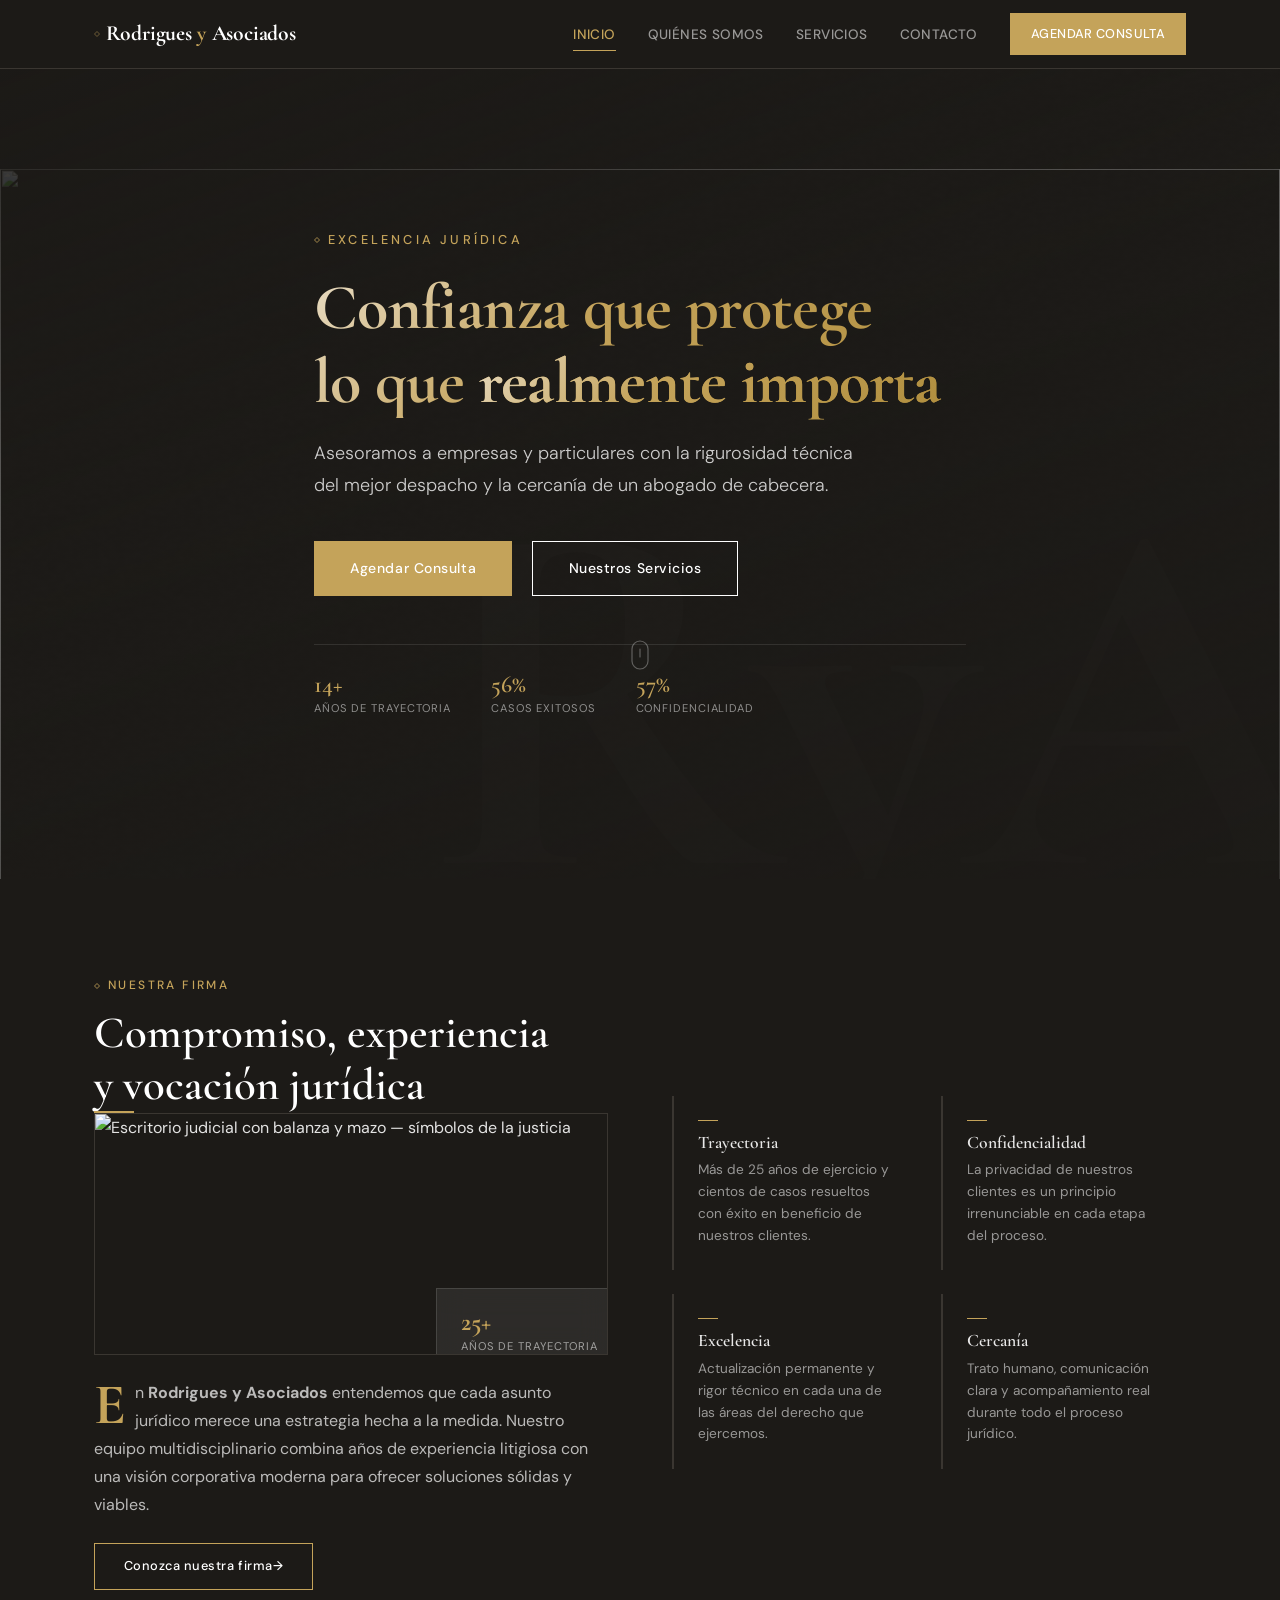
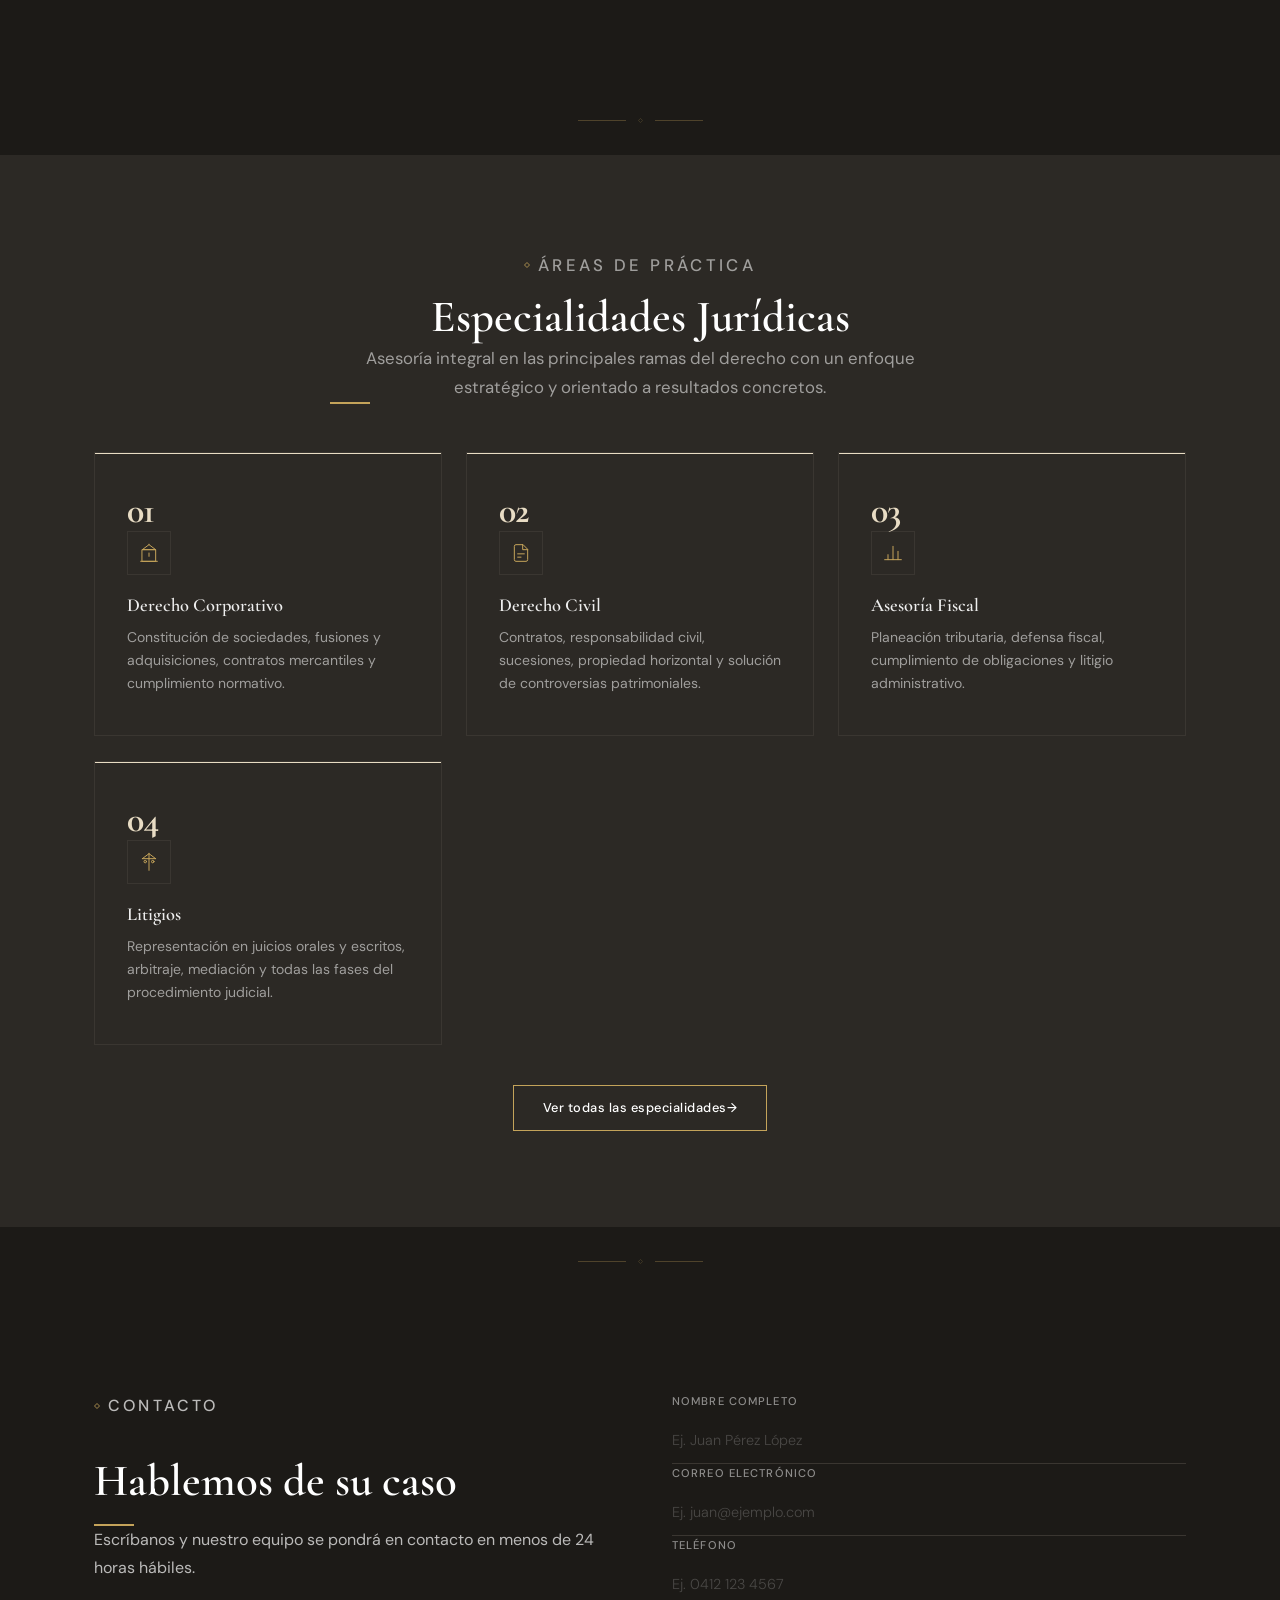
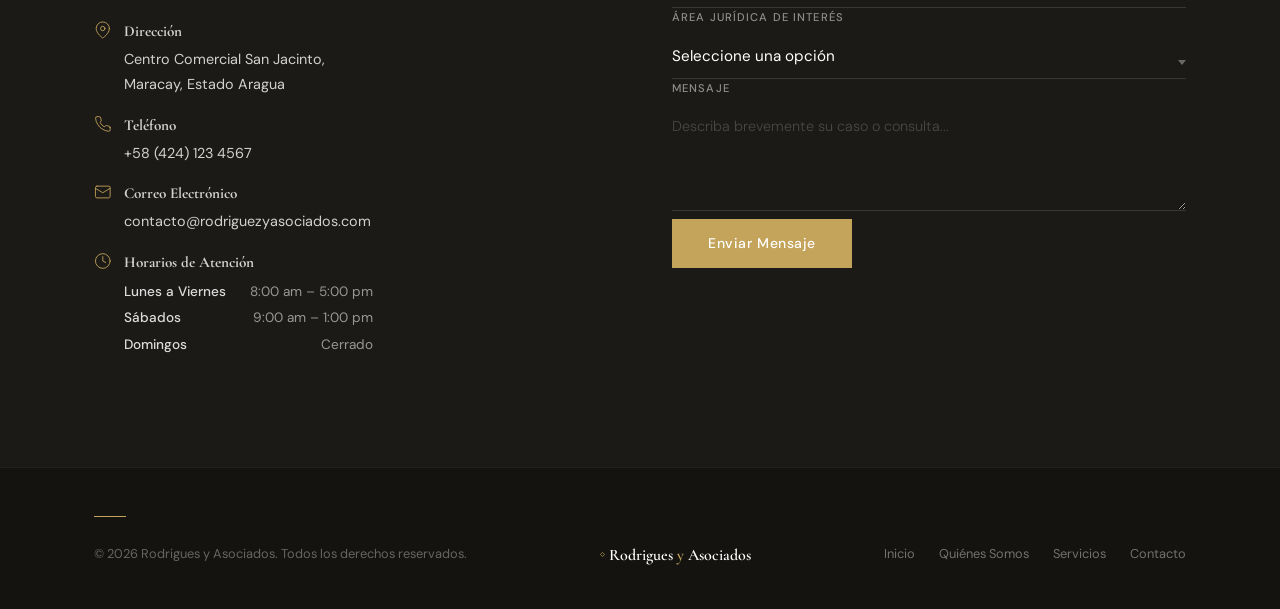
==== commit 8265f9b2: "Cursor glow dorado que sigue al mouse con gradiente suave" ====
--- a/index.html
+++ b/index.html
@@ -668,8 +668,25 @@
           }
         });
       }
+      /* ---------- Cursor Glow ---------- */
+      var glow = document.getElementById('cursor-glow');
+      if (glow) {
+        var gMouseX = 0, gMouseY = 0, gPosX = -160, gPosY = -160, gActive = false;
+        document.addEventListener('mousemove', function(e) {
+          gMouseX = e.clientX; gMouseY = e.clientY;
+          if (!gActive) { gActive = true; glow.classList.add('cursor-glow--visible'); gPosX = gMouseX; gPosY = gMouseY; }
+        });
+        document.addEventListener('mouseleave', function() { gActive = false; glow.classList.remove('cursor-glow--visible'); });
+        (function glowTick() {
+          gPosX += (gMouseX - gPosX) * 0.08; gPosY += (gMouseY - gPosY) * 0.08;
+          glow.style.left = gPosX + 'px'; glow.style.top = gPosY + 'px';
+          requestAnimationFrame(glowTick);
+        })();
+      }
     })();
   </script>
+
+  <div class="cursor-glow" id="cursor-glow" aria-hidden="true"></div>
 
   <button class="back-to-top" id="back-to-top" aria-label="Volver al inicio">
     <svg width="16" height="16" viewBox="0 0 24 24" fill="none" stroke="currentColor" stroke-width="1.5" stroke-linecap="round">
--- a/styles.css
+++ b/styles.css
@@ -352,7 +352,54 @@
     box-shadow: 0 2px 24px rgba(0,0,0,0.05);
   }
 
-.nav-toggle { display: none; }
+.nav-toggle {
+  display: none;
+  background: none;
+  border: none;
+  cursor: pointer;
+  width: 1.75rem;
+  height: 1.75rem;
+  padding: 0;
+  flex-direction: column;
+  align-items: center;
+  justify-content: center;
+  gap: 5px;
+  z-index: 101;
+}
+
+.nav-toggle__bar {
+  display: block;
+  width: 100%;
+  height: 1.5px;
+  background-color: var(--color-white);
+  border-radius: 1px;
+  transition:
+    transform 300ms var(--ease-move),
+    opacity 200ms var(--ease-enter);
+  transform-origin: center;
+  flex-shrink: 0;
+}
+
+.nav-toggle.active .nav-toggle__bar:nth-child(1) {
+  transform: translateY(6.5px) rotate(45deg);
+}
+.nav-toggle.active .nav-toggle__bar:nth-child(2) {
+  opacity: 0;
+}
+.nav-toggle.active .nav-toggle__bar:nth-child(3) {
+  transform: translateY(-6.5px) rotate(-45deg);
+}
+
+.nav-toggle__bar {
+  display: block;
+  width: 100%;
+  height: 2px;
+  background-color: var(--color-white);
+  border-radius: 0;
+  transition:
+    transform 300ms var(--ease-move),
+    opacity 200ms var(--ease-enter);
+}
 
 .nav__list {
   display: flex;
@@ -472,6 +519,35 @@
   .back-to-top:hover {
     border-color: var(--color-gold);
   }
+}
+
+/* =====================================================
+   CURSOR GLOW
+   ===================================================== */
+.cursor-glow {
+  position: fixed;
+  width: 320px;
+  height: 320px;
+  border-radius: 50%;
+  pointer-events: none;
+  z-index: 9999;
+  background: radial-gradient(circle at center,
+    rgba(196, 163, 90, 0.12) 0%,
+    rgba(196, 163, 90, 0.05) 30%,
+    rgba(232, 220, 196, 0.02) 55%,
+    transparent 70%);
+  transform: translate(-50%, -50%);
+  will-change: left, top;
+  opacity: 0;
+  transition: opacity 0.4s ease;
+}
+
+.cursor-glow--visible {
+  opacity: 1;
+}
+
+@media (prefers-reduced-motion: reduce) {
+  .cursor-glow { display: none; }
 }
 
 /* =====================================================
@@ -1243,8 +1319,6 @@
 .form__select-wrapper {
   position: relative;
 }
-  position: relative;
-}
 
 .form__select-wrapper::after {
   content: '';
@@ -1506,7 +1580,18 @@
     --dur-stagger: 60ms;
   }
 
-  .nav-toggle { display: block; }
+  .nav-toggle {
+    display: flex;
+    position: absolute;
+    right: 0;
+    top: 50%;
+    transform: translateY(-50%);
+  }
+
+  .header__inner {
+    justify-content: center;
+    position: relative;
+  }
 
   .nav__list {
     position: fixed;
@@ -1537,35 +1622,66 @@
 
   .back-to-top { bottom: 1rem; right: 1rem; width: 2.25rem; height: 2.25rem; }
 
-  .hero { min-height: 85vh; }
+  .hero { min-height: 80vh; }
 
   .hero__content { text-align: center; }
   .hero__subtitle { justify-content: center; }
-  .hero__desc { margin-left: auto; margin-right: auto; }
+  .hero__desc {
+    margin-left: auto;
+    margin-right: auto;
+    max-width: none;
+    font-size: 1rem;
+  }
   .hero__actions { justify-content: center; }
-  .hero__stats { justify-content: center; }
-
-  .page-hero { min-height: 35vh; }
+  .hero__stats {
+    justify-content: center;
+    gap: 1.5rem;
+  }
+  .hero__scroll-indicator { display: none; }
+
+  .hero__stat-value { font-size: 1.2rem; }
+  .hero__stat-label { font-size: 0.6rem; }
+
+  .page-hero { min-height: 30vh; padding: 2.5rem 0; }
+  .page-hero__content h1 { font-size: clamp(1.8rem, 6vw, 2.4rem); }
+  .page-hero__content .page-hero__desc { font-size: 0.95rem; }
+
+  .glass-badge { display: none; }
 
   .about {
     grid-template-columns: 1fr;
-    gap: 2.5rem;
+    gap: 2rem;
   }
 
   .about__image-wrap img {
-    height: 200px;
+    height: 180px;
   }
 
   .about__values { grid-template-columns: 1fr; }
+
+  .value-card { padding: 1.25rem; }
+
+  .service-card { padding: 1.75rem 1.25rem; }
+
+  .service-detail + .service-detail {
+    margin-top: 2.5rem;
+    padding-top: 2.5rem;
+  }
+  .service-detail__header {
+    flex-direction: column;
+    align-items: flex-start;
+    gap: 0.75rem;
+  }
+  .service-detail__header h2 { font-size: clamp(1.3rem, 4vw, 1.6rem); }
 
   .mv-grid {
     grid-template-columns: 1fr;
-    gap: 2.5rem;
+    gap: 2rem;
   }
 
   .contact {
     grid-template-columns: 1fr;
-    gap: 2.5rem;
+    gap: 2rem;
   }
 
   .form__btn { justify-self: stretch; }
@@ -1574,6 +1690,81 @@
     flex-direction: column;
     text-align: center;
   }
+
+  .footer__links { justify-content: center; gap: 1rem; }
+  .footer__links a { padding: 0.5rem 0.25rem; }
+}
+
+@media (max-width: 480px) {
+  :root {
+    --space-section: 3rem;
+    --space-block: 1.5rem;
+  }
+
+  .container { padding: 0 1.25rem; }
+
+  h1 { font-size: clamp(1.8rem, 7vw, 2.2rem); }
+  h2 { font-size: clamp(1.4rem, 5vw, 1.7rem); }
+
+  .hero { min-height: 75vh; }
+  .hero__watermark { font-size: clamp(12rem, 30vw, 18rem); }
+
+  .hero__title { font-size: clamp(2rem, 7vw, 2.4rem); }
+
+  .btn {
+    font-size: 0.8rem;
+    padding: 0.75rem 1.5rem;
+  }
+
+  .service-card { padding: 1.25rem 1rem; }
+
+  .value-card { padding: 1rem; }
+
+  .page-hero { min-height: 28vh; padding: 1.5rem 0; }
+
+  .page-hero__content h1 { font-size: clamp(1.5rem, 6vw, 1.8rem); }
+
+  .section-subtitle { font-size: 0.65rem; }
+
+  .contact__detail { font-size: 0.8rem; }
+
+  .form__input,
+  .form__textarea,
+  .form__select { font-size: 0.9rem; }
+}
+
+@media (hover: none) and (pointer: coarse) {
+  .btn:active {
+    transform: scale(0.97);
+  }
+
+  .btn--primary:active {
+    background-color: var(--color-gold-dark);
+    border-color: var(--color-gold-dark);
+  }
+
+  .btn--outline:active {
+    background-color: var(--color-white);
+    color: var(--color-black);
+  }
+
+  .btn--ghost:active {
+    background-color: var(--color-gold);
+    color: var(--color-white);
+  }
+
+  .service-card:active {
+    border-color: var(--color-gold);
+    transform: scale(0.98);
+  }
+
+  .value-card:active {
+    border-left-color: var(--color-gold);
+  }
+
+  .nav__link:active {
+    color: var(--color-gold);
+  }
 }
 
 @media (min-width: 769px) and (max-width: 1024px) {
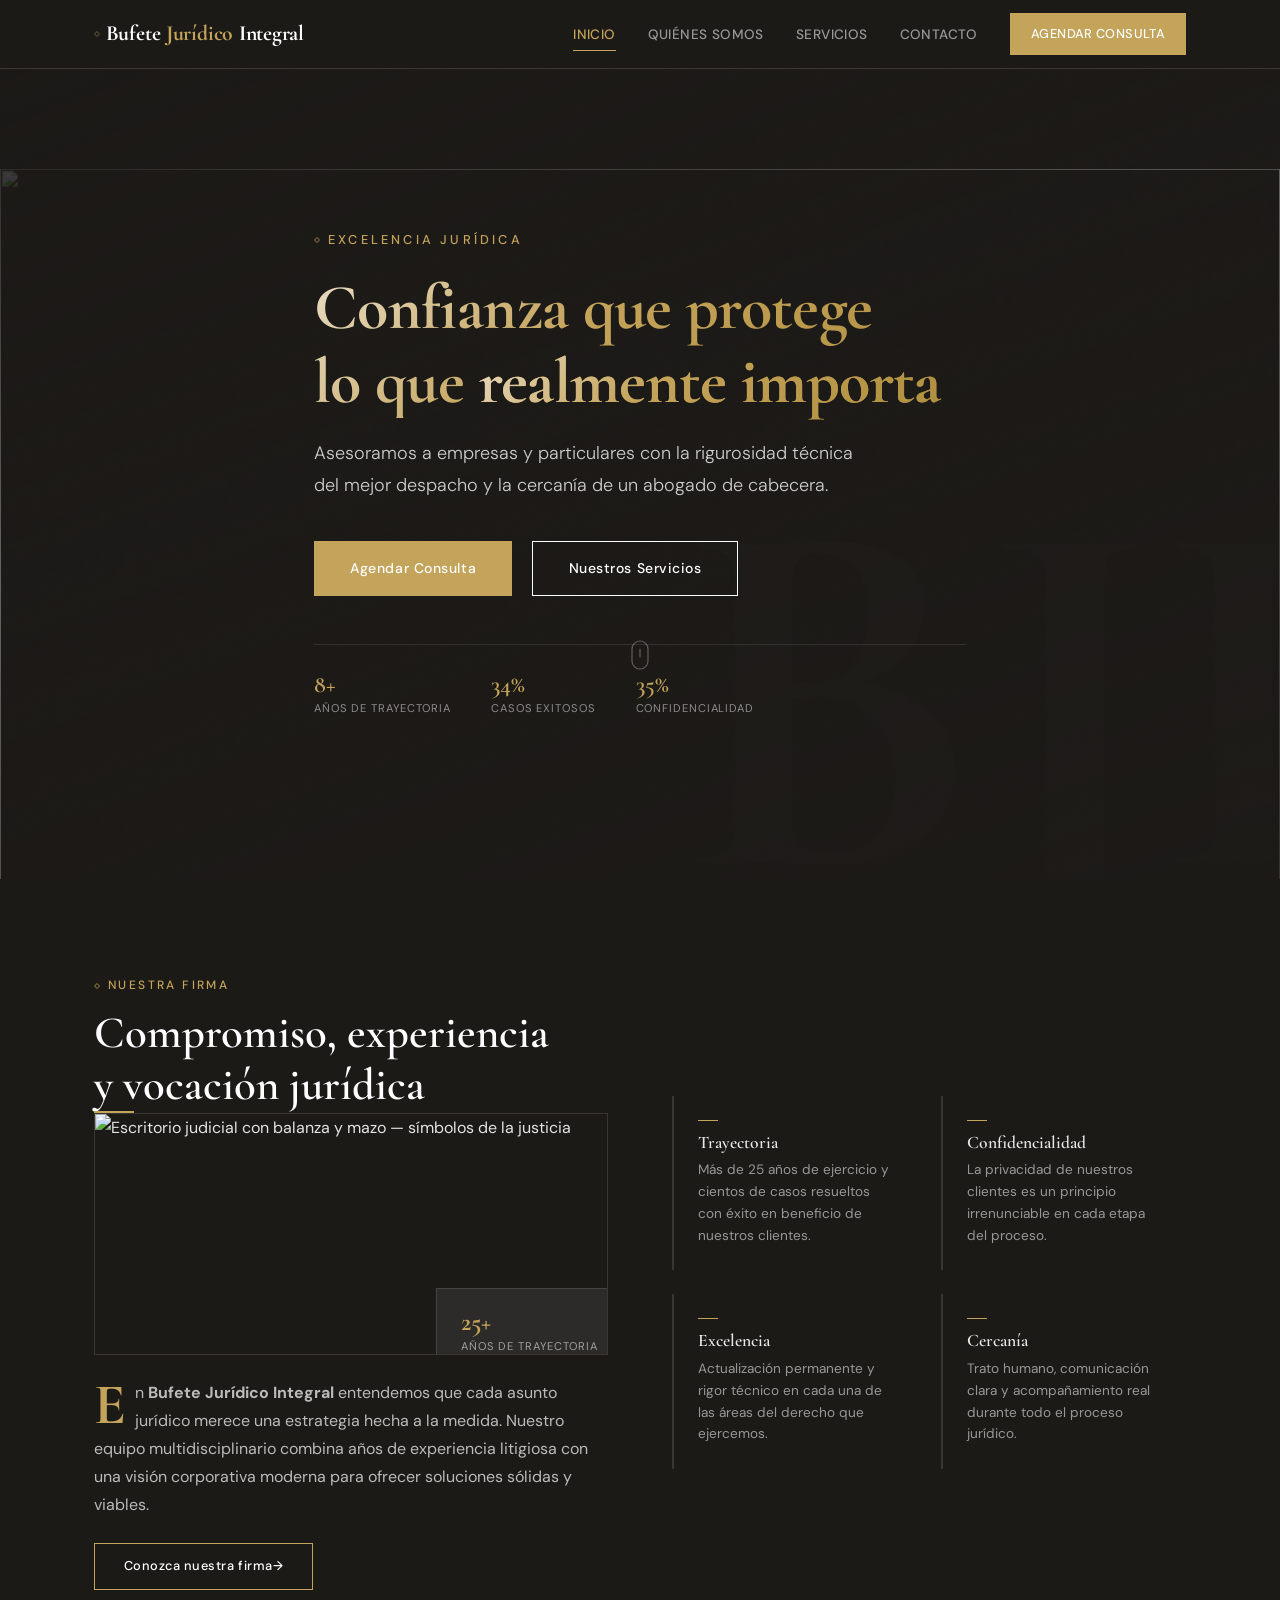
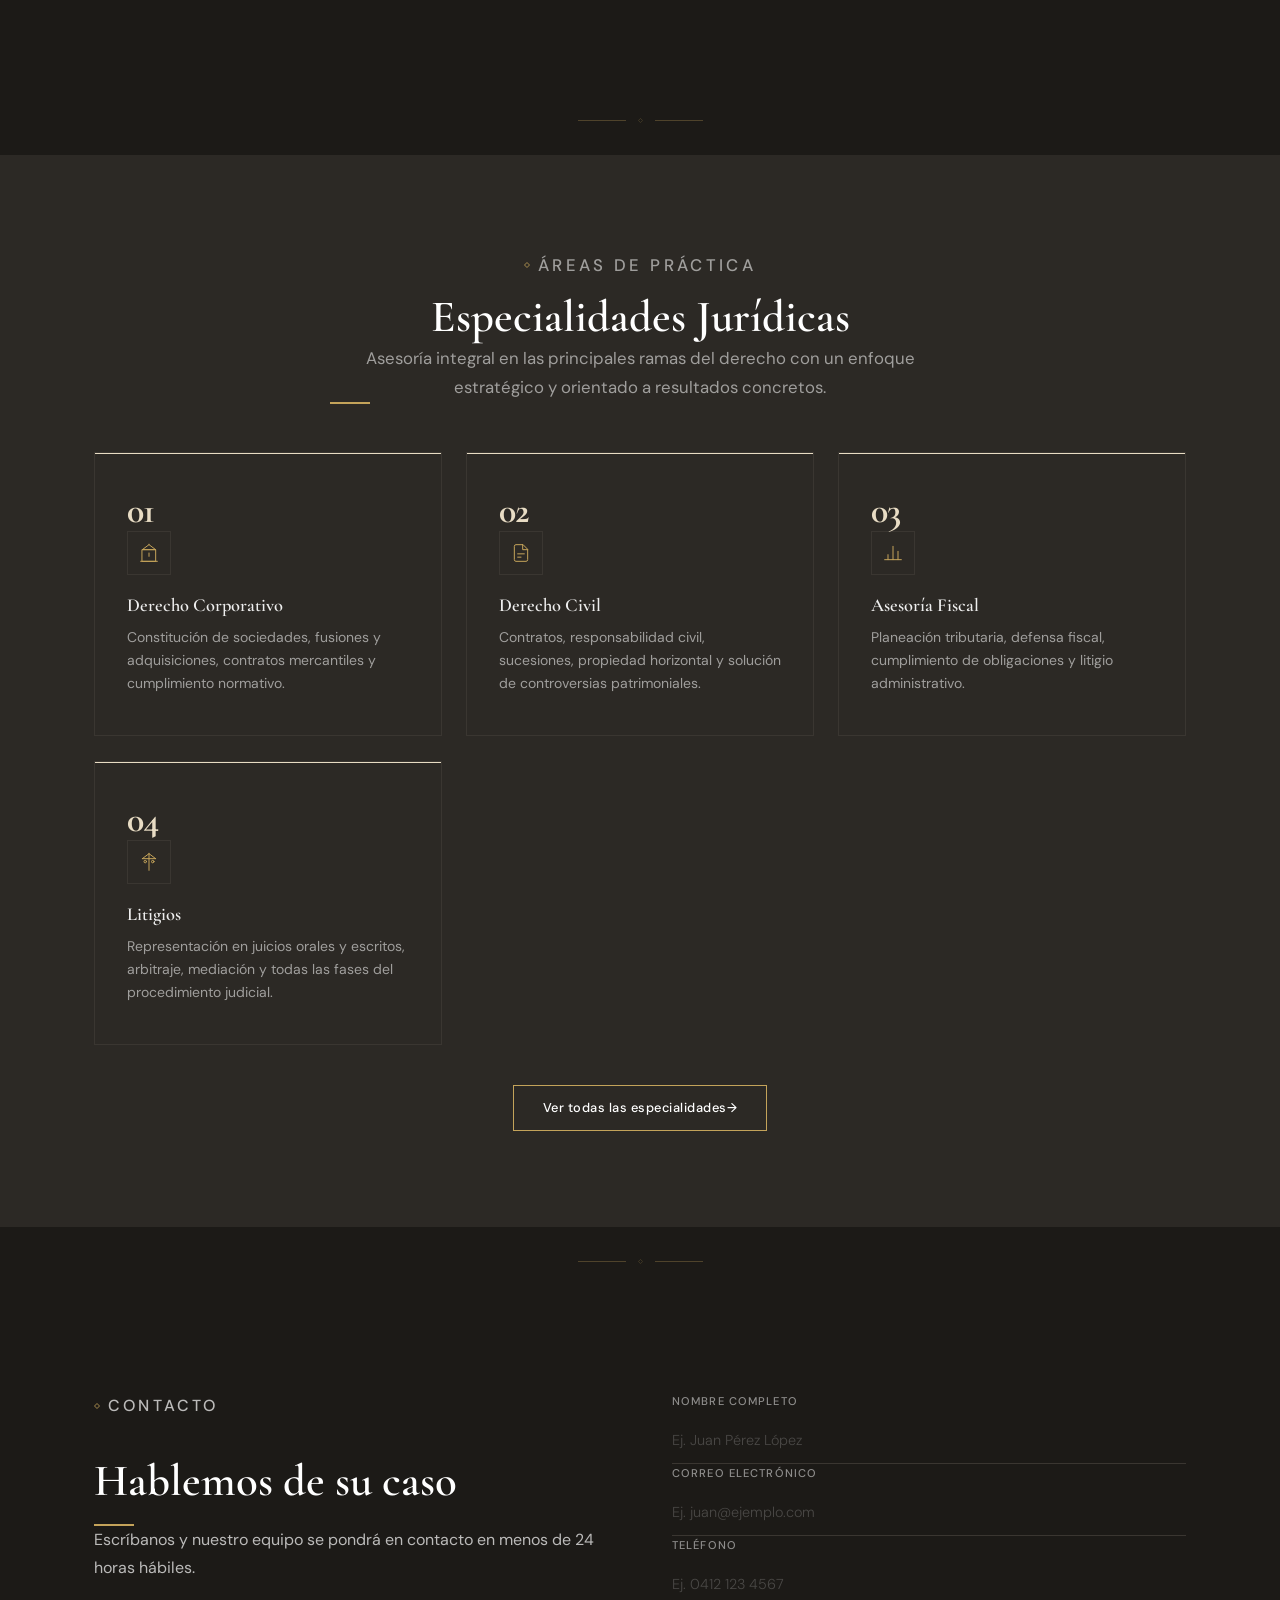
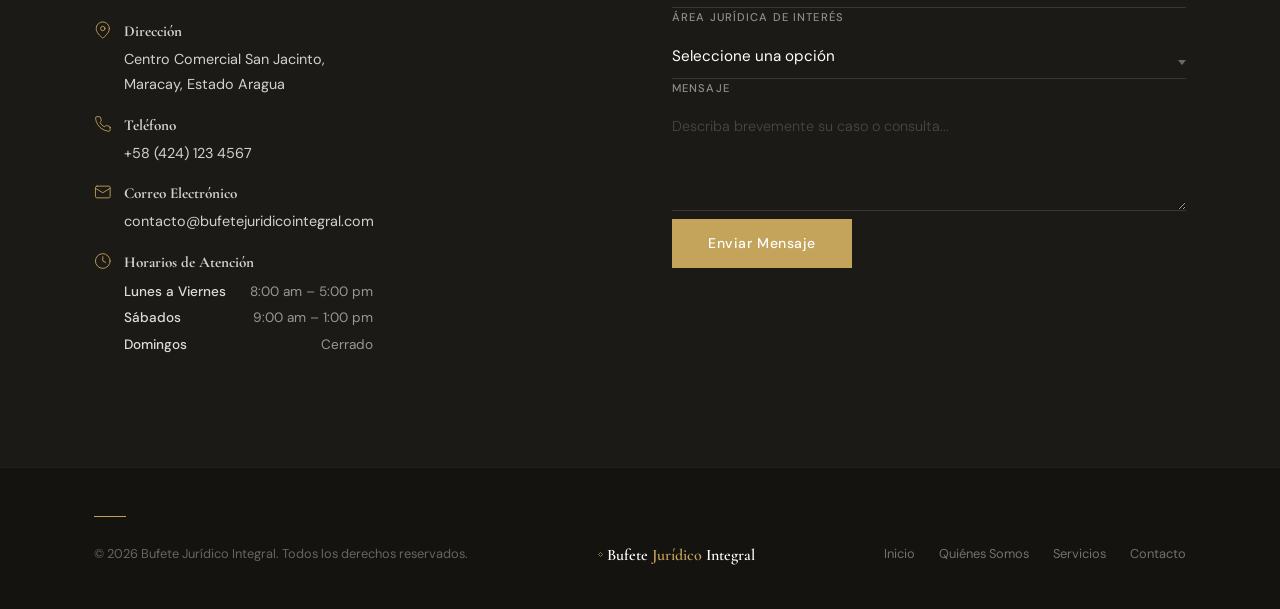
==== commit c95f12f1: "Rebranding: Rodrigues y Asociados → Bufete Jurídico Integral (nombre genérico para presentación a cl" ====
--- a/index.html
+++ b/index.html
@@ -3,8 +3,8 @@
 <head>
   <meta charset="UTF-8">
   <meta name="viewport" content="width=device-width, initial-scale=1.0">
-  <title>Rodrigues y Asociados — Bufete Jurídico de Excelencia</title>
-  <meta name="description" content="Rodrigues y Asociados, bufete jurídico especializado en Derecho Corporativo, Civil, Fiscal y Litigios. Confidencialidad, excelencia y trayectoria a su servicio.">
+  <title>Bufete Jurídico Integral — Bufete Jurídico de Excelencia</title>
+  <meta name="description" content="Bufete Jurídico Integral, bufete jurídico especializado en Derecho Corporativo, Civil, Fiscal y Litigios. Confidencialidad, excelencia y trayectoria a su servicio.">
   <meta name="theme-color" content="#1C1A17">
 
   <link rel="preconnect" href="https://fonts.googleapis.com">
@@ -22,13 +22,13 @@
        =================================================== -->
   <header class="header" role="banner">
     <div class="container header__inner">
-      <a href="index.html" class="header__logo" aria-label="Rodrigues y Asociados, volver al inicio">
+      <a href="index.html" class="header__logo" aria-label="Bufete Jurídico Integral, volver al inicio">
         <span class="gold-diamond" aria-hidden="true">
           <svg width="6" height="6" viewBox="0 0 6 6" fill="none" stroke="currentColor" stroke-width="0.8">
             <path d="M3 0.5L5.5 3L3 5.5L0.5 3Z"/>
           </svg>
         </span>
-        Rodrigues <em>y</em> Asociados
+        Bufete <em>Jurídico</em> Integral
       </a>
 
       <button
@@ -70,7 +70,7 @@
           loading="eager"
         >
       </div>
-      <div class="hero__watermark" aria-hidden="true">RyA</div>
+      <div class="hero__watermark" aria-hidden="true">BJI</div>
       <div class="hero__overlay" aria-hidden="true"></div>
       <svg class="noise-svg" aria-hidden="true" viewBox="0 0 200 200" xmlns="http://www.w3.org/2000/svg" preserveAspectRatio="none">
         <filter id="noise"><feTurbulence type="fractalNoise" baseFrequency="0.75" numOctaves="3" stitchTiles="stitch"/><feColorMatrix type="saturate" values="0"/></filter>
@@ -148,7 +148,7 @@
 
             <div class="about__text">
               <p class="dropcap">
-                En <strong>Rodrigues y Asociados</strong> entendemos que cada asunto
+                En <strong>Bufete Jurídico Integral</strong> entendemos que cada asunto
                 jurídico merece una estrategia hecha a la medida. Nuestro equipo
                 multidisciplinario combina años de experiencia litigiosa con una visión
                 corporativa moderna para ofrecer soluciones sólidas y viables.
@@ -343,7 +343,7 @@
               </span>
               <div>
                 <strong style="display:block; font-family:var(--font-display); font-size:0.95rem; margin-bottom:0.15rem;">Correo Electrónico</strong>
-                <span>contacto@rodriguezyasociados.com</span>
+                <span>contacto@bufetejuridicointegral.com</span>
               </div>
             </div>
             <div class="contact__detail">
@@ -370,7 +370,7 @@
           <div class="form reveal" style="transition-delay: 100ms">
             <!-- ⚠️ Reemplaza "xxxxxxx" con tu ID de formulario de Formspree -->
             <form id="contact-form" action="https://formspree.io/f/xxxxxxx" method="POST">
-              <input type="hidden" name="_subject" value="Nuevo contacto desde RodriguesyAsociados.com">
+              <input type="hidden" name="_subject" value="Nuevo contacto desde BufeteJuridicoIntegral.com">
               <input type="text" name="_gotcha" style="display:none" tabindex="-1" autocomplete="off">
               <div class="form__group">
                 <label for="nombre" class="form__label">Nombre completo</label>
@@ -432,14 +432,14 @@
     <div class="container">
       <hr class="footer__gold-accent" aria-hidden="true">
       <div class="footer__inner">
-        <p class="footer__copy">&copy; 2026 Rodrigues y Asociados. Todos los derechos reservados.</p>
+        <p class="footer__copy">&copy; 2026 Bufete Jurídico Integral. Todos los derechos reservados.</p>
         <span class="footer__logo">
           <span class="gold-diamond" aria-hidden="true">
             <svg width="5" height="5" viewBox="0 0 6 6" fill="none" stroke="currentColor" stroke-width="0.8">
               <path d="M3 0.5L5.5 3L3 5.5L0.5 3Z"/>
             </svg>
           </span>
-          Rodrigues <em>y</em> Asociados
+          Bufete <em>Jurídico</em> Integral
         </span>
         <div class="footer__links">
           <a href="index.html">Inicio</a>
@@ -450,6 +450,14 @@
       </div>
     </div>
   </footer>
+
+  <div class="cursor-glow" id="cursor-glow" aria-hidden="true"></div>
+
+  <button class="back-to-top" id="back-to-top" aria-label="Volver al inicio">
+    <svg width="16" height="16" viewBox="0 0 24 24" fill="none" stroke="currentColor" stroke-width="1.5" stroke-linecap="round">
+      <polyline points="18 15 12 9 6 15"/>
+    </svg>
+  </button>
 
   <!-- ===================================================
        INTERSECTION OBSERVER — SCROLL REVEALS
@@ -686,13 +694,5 @@
     })();
   </script>
 
-  <div class="cursor-glow" id="cursor-glow" aria-hidden="true"></div>
-
-  <button class="back-to-top" id="back-to-top" aria-label="Volver al inicio">
-    <svg width="16" height="16" viewBox="0 0 24 24" fill="none" stroke="currentColor" stroke-width="1.5" stroke-linecap="round">
-      <polyline points="18 15 12 9 6 15"/>
-    </svg>
-  </button>
-
 </body>
 </html>
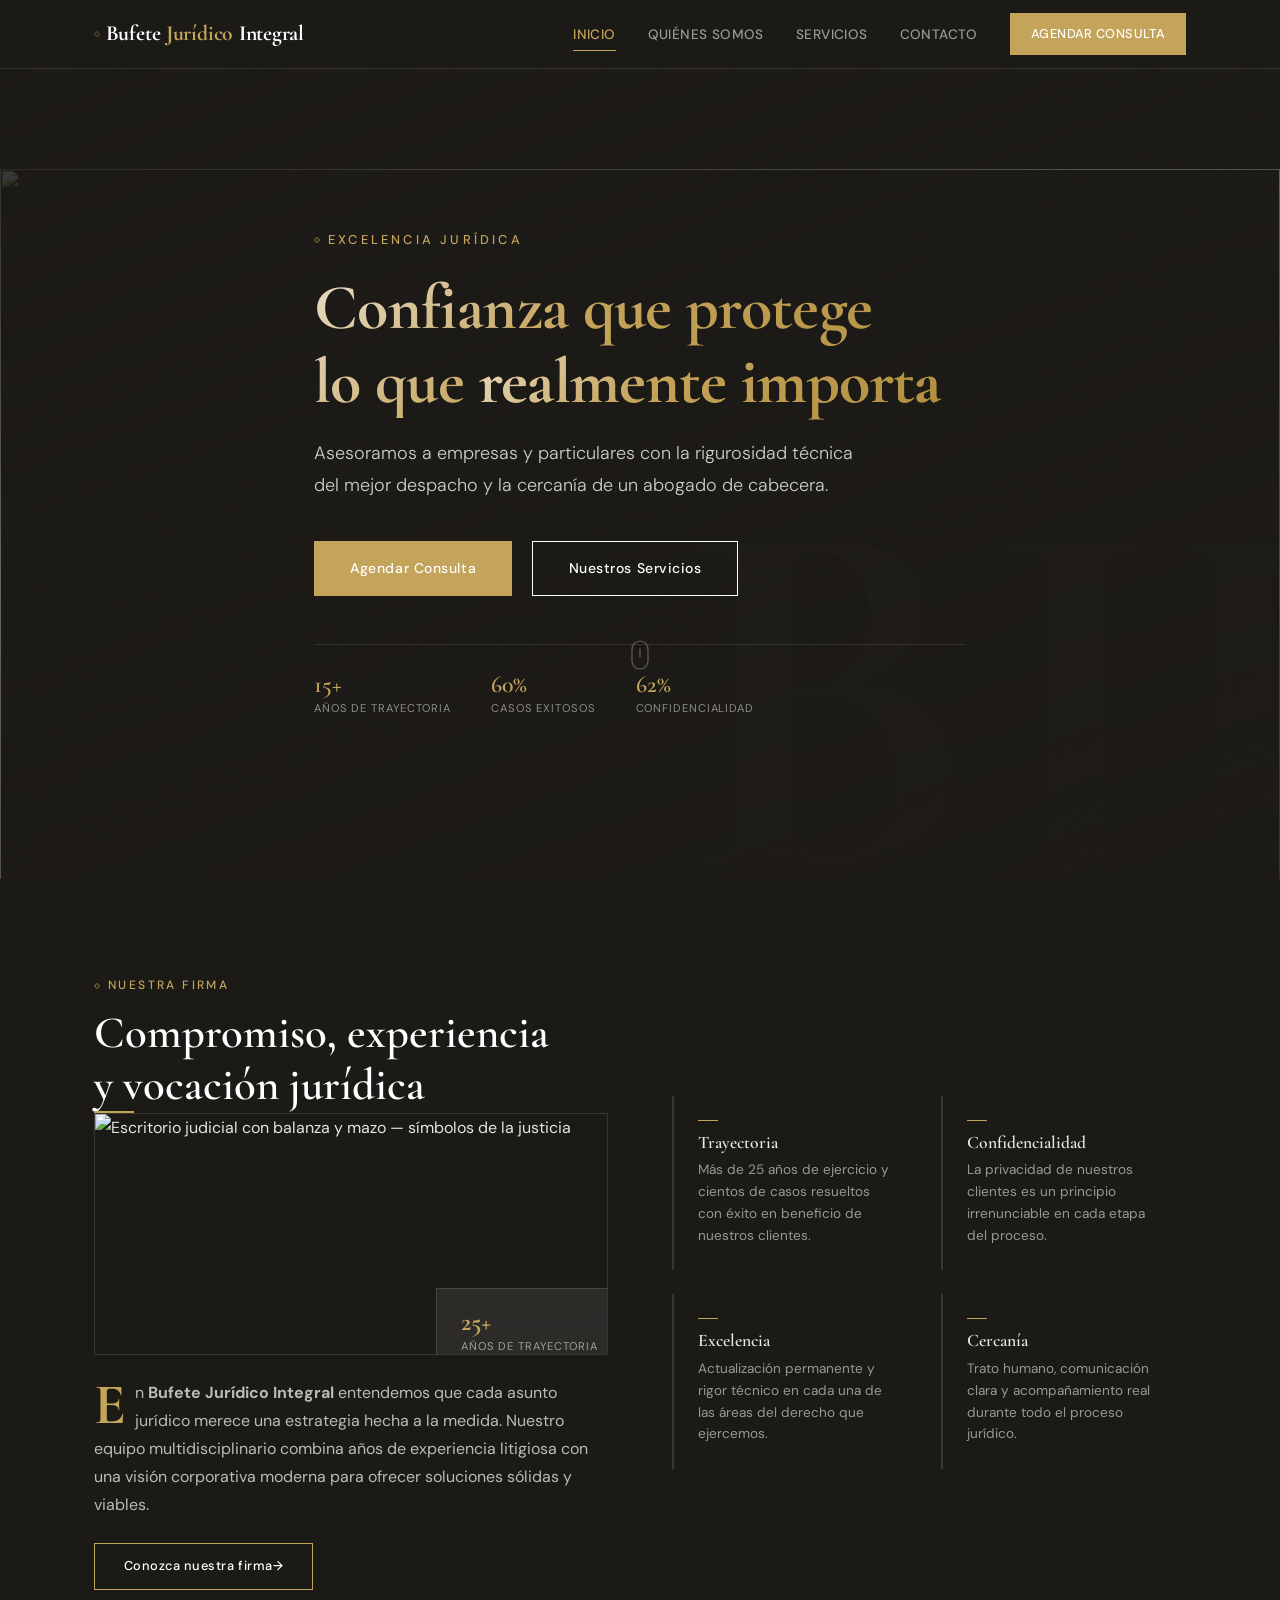
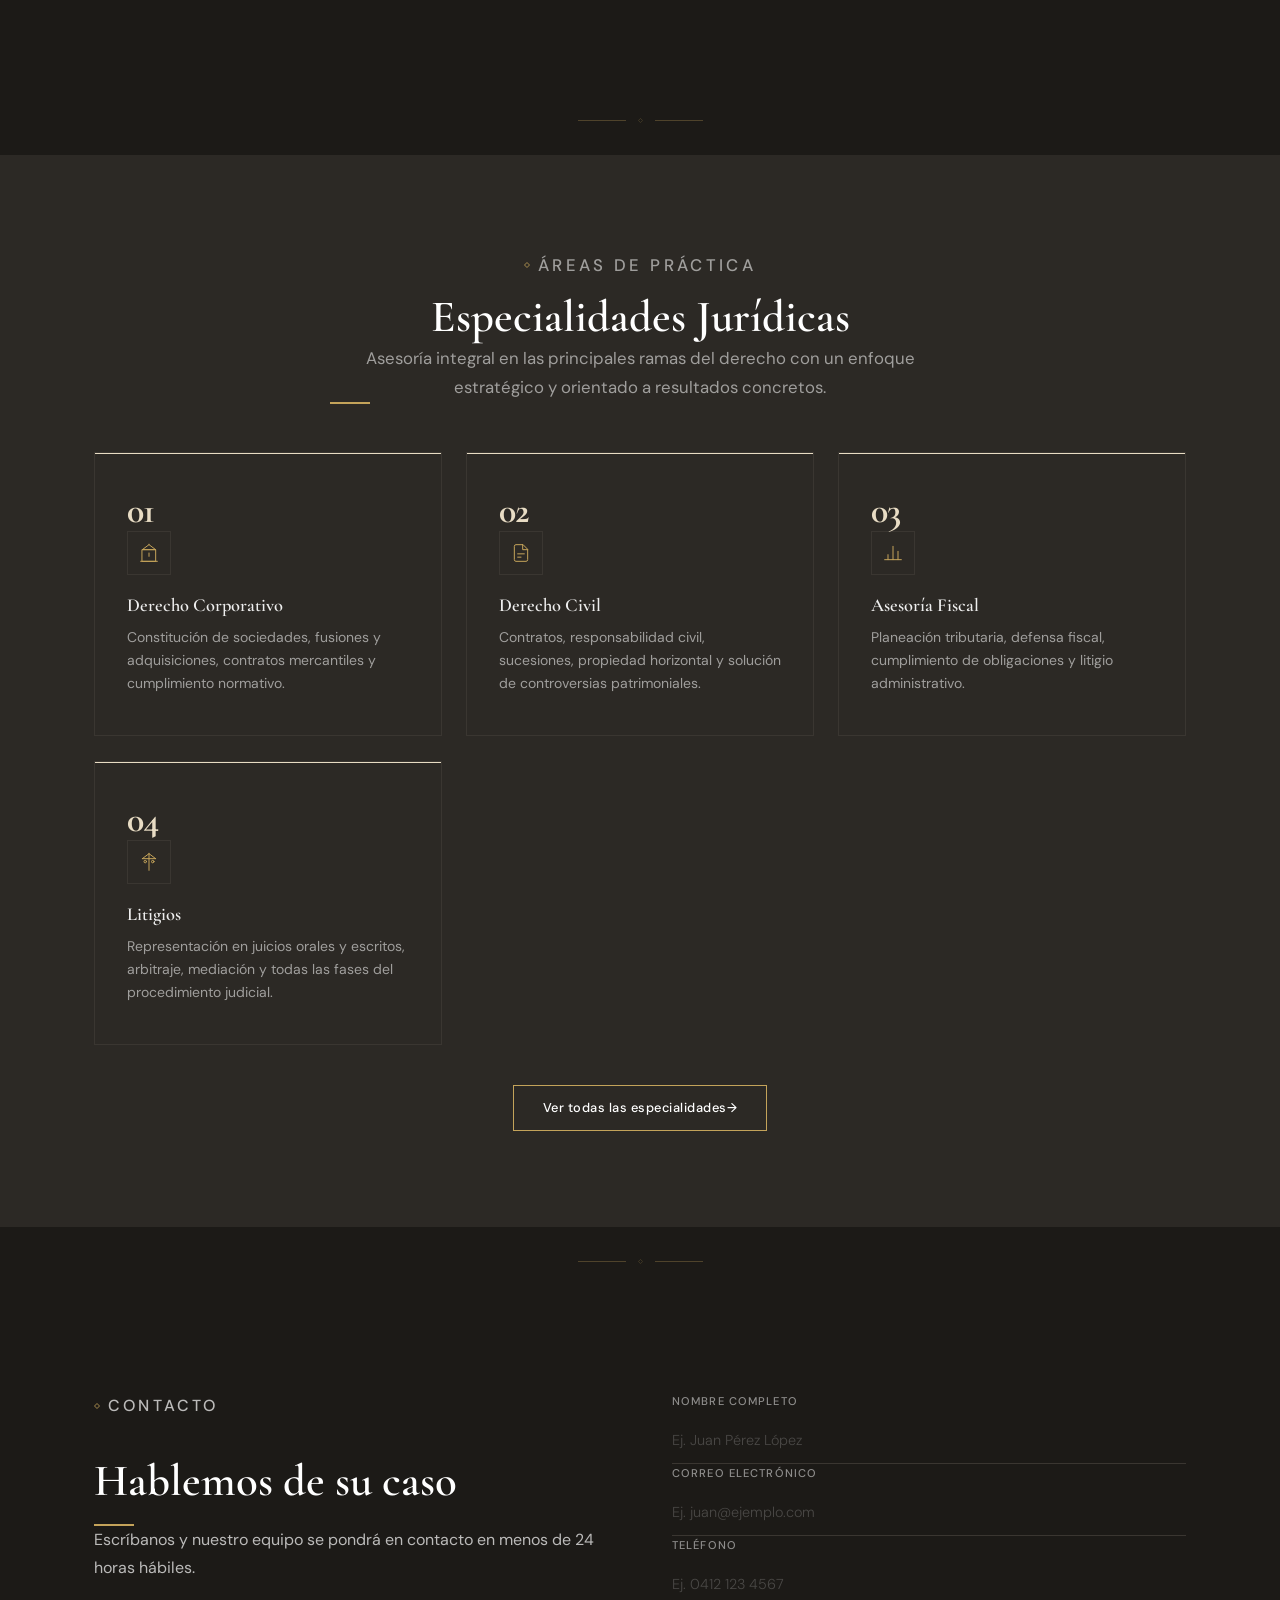
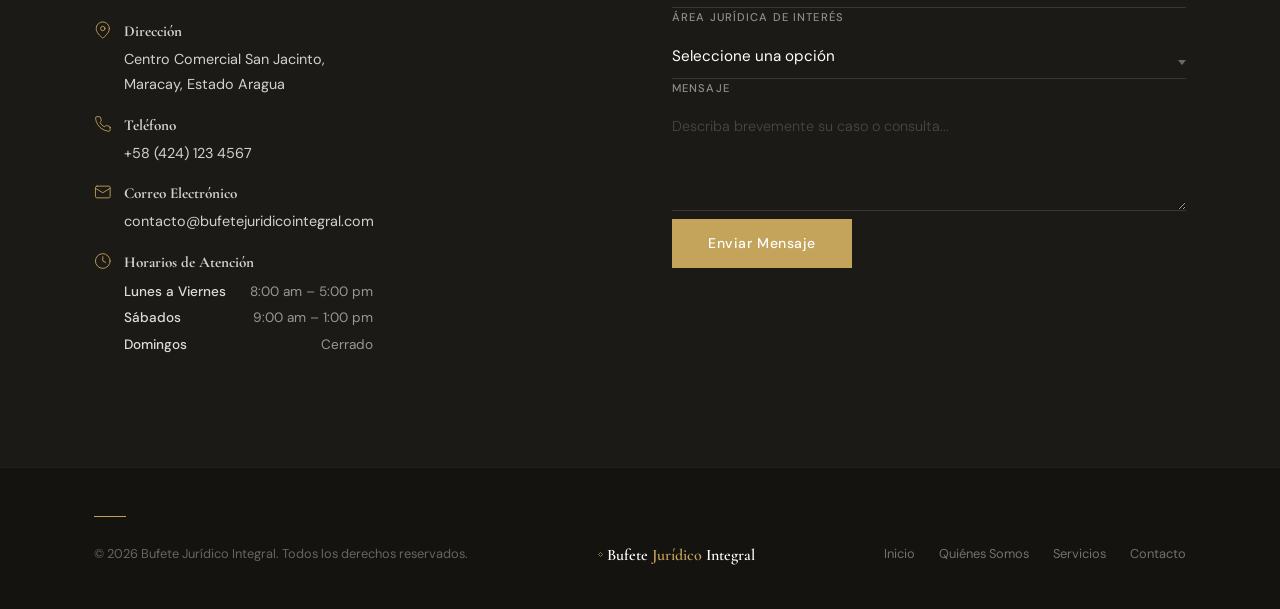
==== commit 97c62557: "Optimización del cursor glow: uso de transform3d para GPU, anillo secundario, escala interactiva en " ====
--- a/index.html
+++ b/index.html
@@ -452,6 +452,7 @@
   </footer>
 
   <div class="cursor-glow" id="cursor-glow" aria-hidden="true"></div>
+  <div class="cursor-glow__ring" id="cursor-glow-ring" aria-hidden="true"></div>
 
   <button class="back-to-top" id="back-to-top" aria-label="Volver al inicio">
     <svg width="16" height="16" viewBox="0 0 24 24" fill="none" stroke="currentColor" stroke-width="1.5" stroke-linecap="round">
@@ -678,18 +679,28 @@
       }
       /* ---------- Cursor Glow ---------- */
       var glow = document.getElementById('cursor-glow');
+      var ring = document.getElementById('cursor-glow-ring');
       if (glow) {
-        var gMouseX = 0, gMouseY = 0, gPosX = -160, gPosY = -160, gActive = false;
-        document.addEventListener('mousemove', function(e) {
+        var gMouseX = -999, gMouseY = -999, gPosX = -140, gPosY = -140, gActive = false;
+        var gLerp = 0.1;
+        function gMove(e) {
           gMouseX = e.clientX; gMouseY = e.clientY;
-          if (!gActive) { gActive = true; glow.classList.add('cursor-glow--visible'); gPosX = gMouseX; gPosY = gMouseY; }
-        });
-        document.addEventListener('mouseleave', function() { gActive = false; glow.classList.remove('cursor-glow--visible'); });
-        (function glowTick() {
-          gPosX += (gMouseX - gPosX) * 0.08; gPosY += (gMouseY - gPosY) * 0.08;
-          glow.style.left = gPosX + 'px'; glow.style.top = gPosY + 'px';
-          requestAnimationFrame(glowTick);
+          if (!gActive) { gActive = true; glow.classList.add('cursor-glow--visible'); if (ring) ring.classList.add('cursor-glow__ring--visible'); gPosX = gMouseX; gPosY = gMouseY; }
+        }
+        document.addEventListener('mousemove', gMove, { passive: true });
+        document.addEventListener('mouseleave', function() { gActive = false; glow.classList.remove('cursor-glow--visible'); if (ring) ring.classList.remove('cursor-glow__ring--visible'); });
+        (function gTick() {
+          gPosX += (gMouseX - gPosX) * gLerp; gPosY += (gMouseY - gPosY) * gLerp;
+          glow.style.transform = 'translate3d(' + (gPosX - 140) + 'px, ' + (gPosY - 140) + 'px, 0)';
+          if (ring) ring.style.transform = 'translate3d(' + (gPosX - 20) + 'px, ' + (gPosY - 20) + 'px, 0)';
+          requestAnimationFrame(gTick);
         })();
+        /* intensify on interactive elements */
+        var gTargets = document.querySelectorAll('a, .btn, .service-card, .value-card, .nav__link, .form__input, .form__textarea, .form__select');
+        gTargets.forEach(function(el) {
+          el.addEventListener('mouseenter', function() { glow.classList.add('cursor-glow--active'); });
+          el.addEventListener('mouseleave', function() { glow.classList.remove('cursor-glow--active'); });
+        });
       }
     })();
   </script>
--- a/styles.css
+++ b/styles.css
@@ -526,28 +526,55 @@
    ===================================================== */
 .cursor-glow {
   position: fixed;
-  width: 320px;
-  height: 320px;
+  width: 280px;
+  height: 280px;
   border-radius: 50%;
   pointer-events: none;
   z-index: 9999;
   background: radial-gradient(circle at center,
-    rgba(196, 163, 90, 0.12) 0%,
-    rgba(196, 163, 90, 0.05) 30%,
-    rgba(232, 220, 196, 0.02) 55%,
-    transparent 70%);
-  transform: translate(-50%, -50%);
-  will-change: left, top;
+    rgba(196, 163, 90, 0.18) 0%,
+    rgba(196, 163, 90, 0.06) 35%,
+    rgba(232, 220, 196, 0.02) 60%,
+    transparent 75%);
+  transform: translate3d(-50%, -50%, 0);
+  will-change: transform;
   opacity: 0;
-  transition: opacity 0.4s ease;
+  transition: opacity 0.5s ease;
+  mix-blend-mode: soft-light;
+  backface-visibility: hidden;
 }
 
 .cursor-glow--visible {
   opacity: 1;
 }
 
+.cursor-glow--active {
+  transform: translate3d(-50%, -50%, 0) scale(1.6);
+  transition: transform 0.4s cubic-bezier(0.22, 1, 0.36, 1);
+}
+
+.cursor-glow__ring {
+  position: fixed;
+  width: 40px;
+  height: 40px;
+  border-radius: 50%;
+  border: 1px solid rgba(196, 163, 90, 0.12);
+  pointer-events: none;
+  z-index: 9998;
+  transform: translate3d(-50%, -50%, 0);
+  will-change: transform;
+  opacity: 0;
+  transition: opacity 0.5s ease;
+  backface-visibility: hidden;
+}
+
+.cursor-glow__ring--visible {
+  opacity: 1;
+}
+
 @media (prefers-reduced-motion: reduce) {
-  .cursor-glow { display: none; }
+  .cursor-glow,
+  .cursor-glow__ring { display: none; }
 }
 
 /* =====================================================
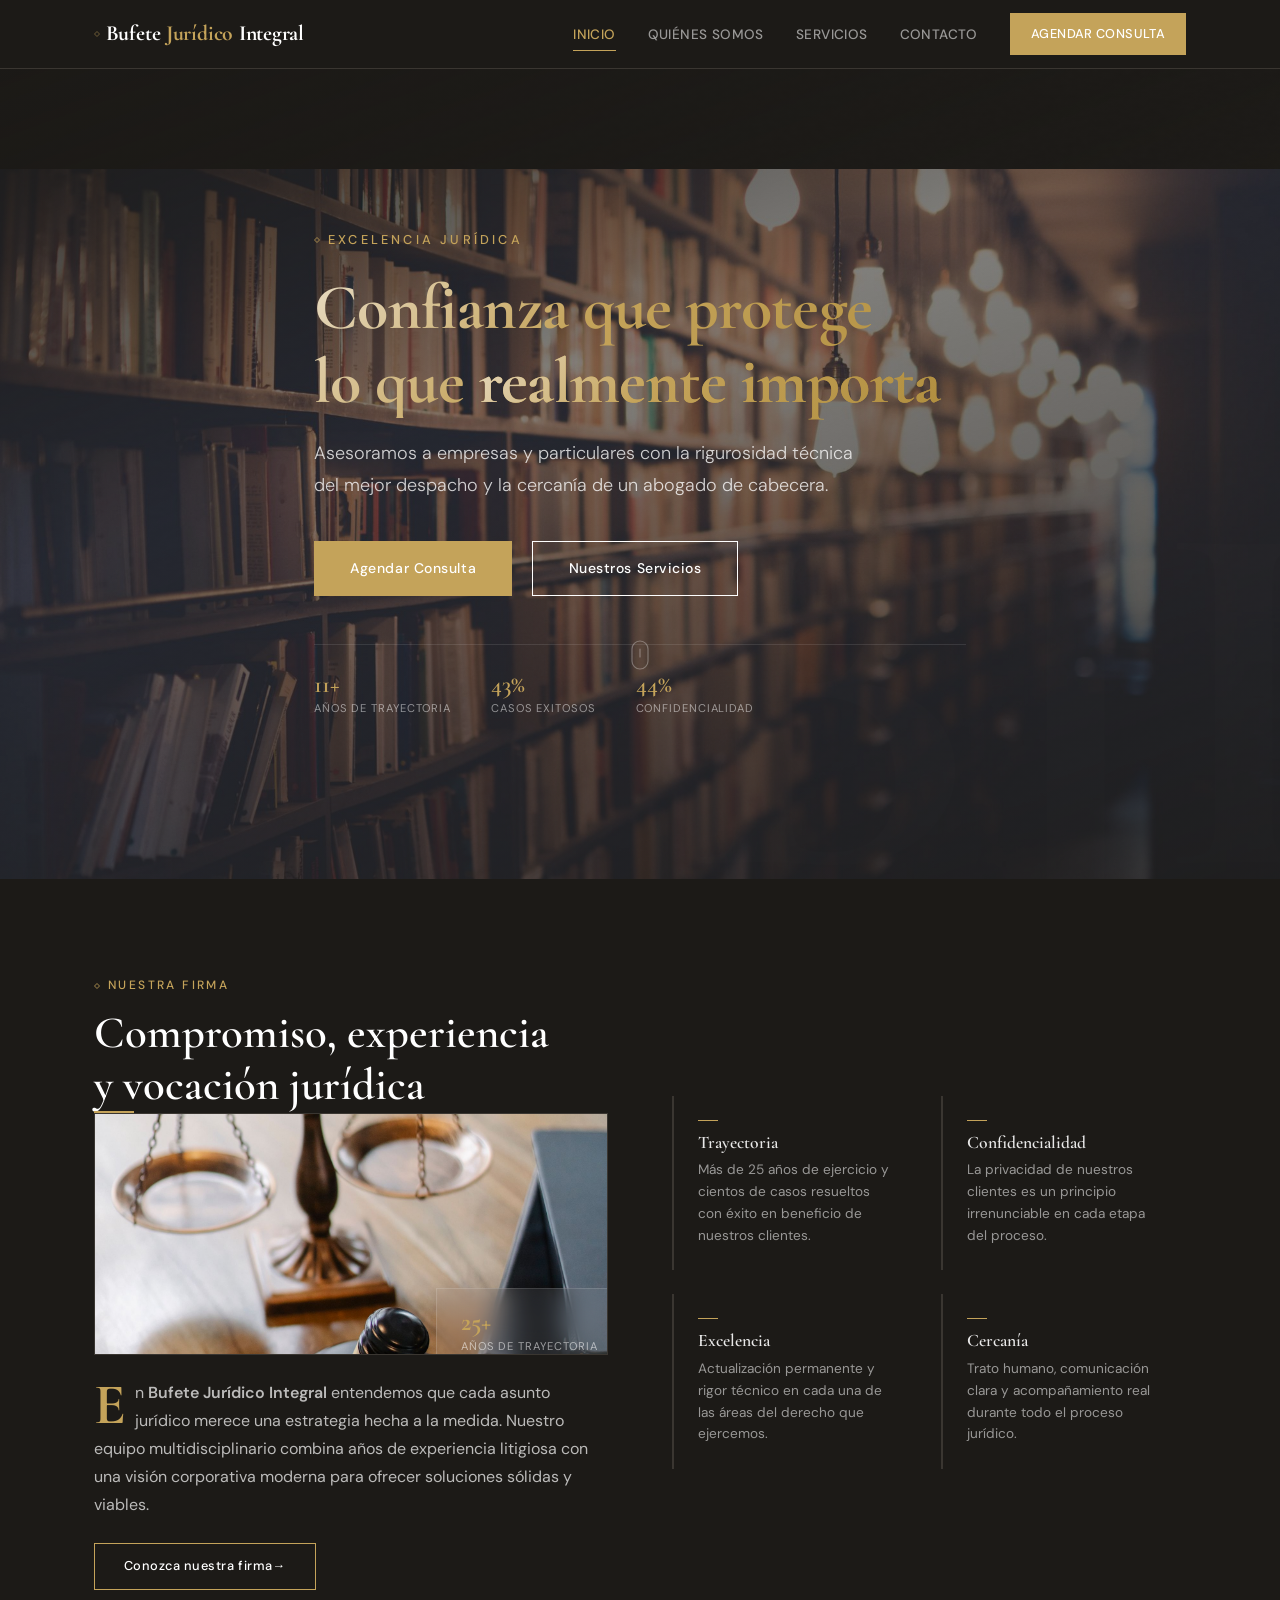
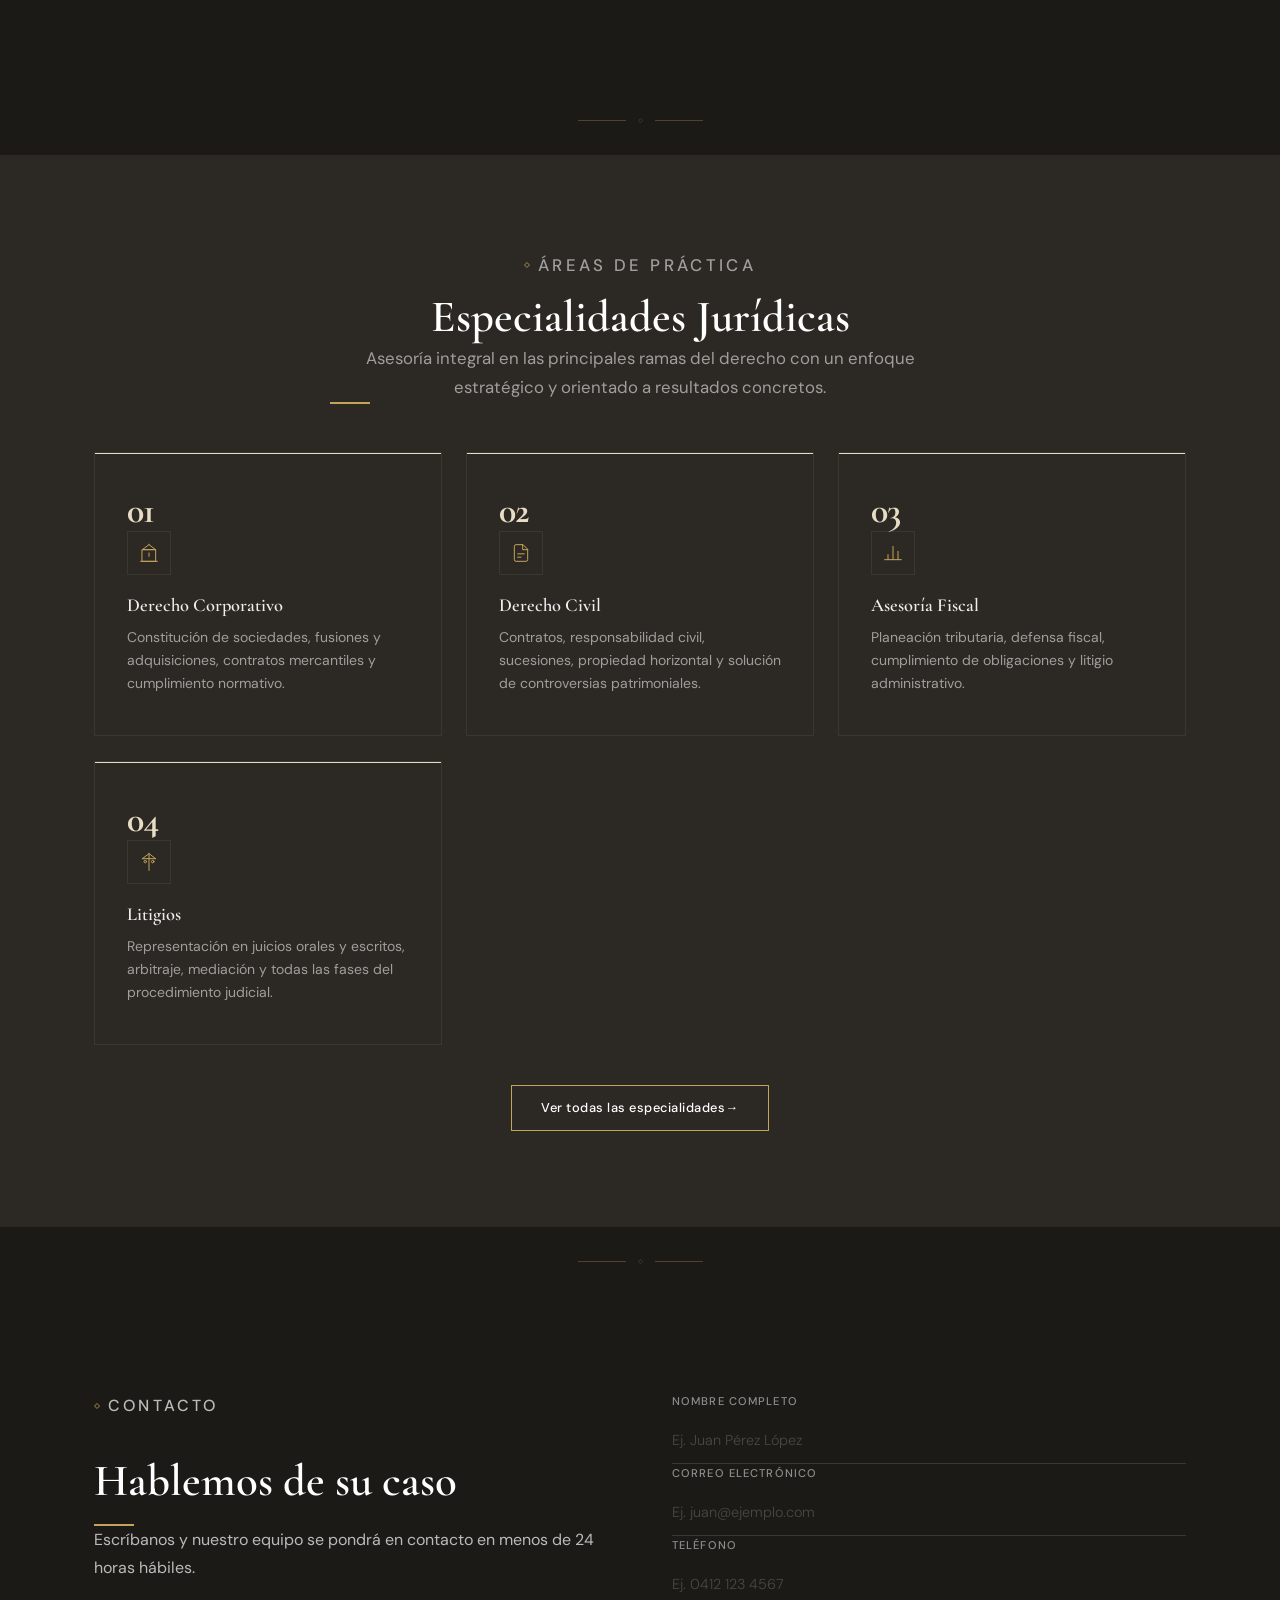
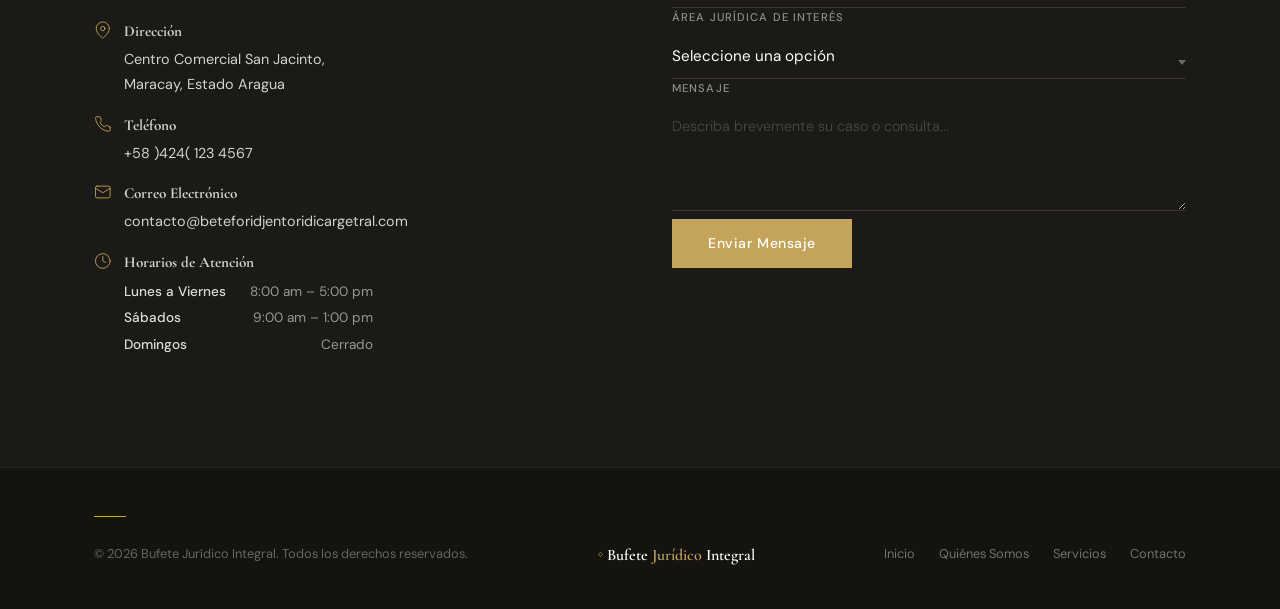
==== commit 3e5144e2: "Corrección de seguridad: CSP, CAPTCHA, ofuscación PII, assets locales, hardening .gitignore" ====
--- a/index.html
+++ b/index.html
@@ -6,11 +6,11 @@
   <title>Bufete Jurídico Integral — Bufete Jurídico de Excelencia</title>
   <meta name="description" content="Bufete Jurídico Integral, bufete jurídico especializado en Derecho Corporativo, Civil, Fiscal y Litigios. Confidencialidad, excelencia y trayectoria a su servicio.">
   <meta name="theme-color" content="#1C1A17">
-
-  <link rel="preconnect" href="https://fonts.googleapis.com">
-  <link rel="preconnect" href="https://fonts.gstatic.com" crossorigin>
-  <link href="https://fonts.googleapis.com/css2?family=Cormorant+Garamond:ital,wght@0,400;0,500;0,600;0,700;1,400;1,500&family=DM+Sans:opsz,wght@9..40,300;9..40,400;9..40,500;9..40,600&display=swap" rel="stylesheet">
-
+  <meta name="referrer" content="strict-origin-when-cross-origin">
+  <meta http-equiv="Permissions-Policy" content="geolocation=(), camera=(), microphone=(), fullscreen=(self)">
+  <meta http-equiv="Content-Security-Policy" content="default-src 'self'; script-src 'self' 'unsafe-inline'; style-src 'self' 'unsafe-inline'; img-src 'self'; font-src 'self'; form-action 'self' https://formspree.io; frame-ancestors 'none'; base-uri 'self'">
+
+  <link rel="stylesheet" href="assets/fonts/fonts.css">
   <link rel="stylesheet" href="styles.css">
 </head>
 <body>
@@ -65,7 +65,7 @@
     <section class="hero" id="inicio" aria-label="Introducción del bufete">
       <div class="hero__media" aria-hidden="true">
         <img
-          src="https://images.pexels.com/photos/590493/pexels-photo-590493.jpeg?auto=compress&cs=tinysrgb&w=1920"
+          src="assets/images/hero-courthouse.jpg"
           alt=""
           loading="eager"
         >
@@ -136,7 +136,7 @@
 
             <div class="about__image-wrap">
               <img
-                src="https://images.pexels.com/photos/5669619/pexels-photo-5669619.jpeg?auto=compress&cs=tinysrgb&w=800"
+                src="assets/images/hero-justice.jpg"
                 alt="Escritorio judicial con balanza y mazo — símbolos de la justicia"
                 loading="lazy"
               >
@@ -331,7 +331,7 @@
               </span>
               <div>
                 <strong style="display:block; font-family:var(--font-display); font-size:0.95rem; margin-bottom:0.15rem;">Teléfono</strong>
-                <span>+58 (424) 123 4567</span>
+                <span style="unicode-bidi:bidi-override; direction:rtl;" aria-label="+58 (424) 123 4567">7654 321 )424( 85+</span>
               </div>
             </div>
             <div class="contact__detail">
@@ -343,7 +343,7 @@
               </span>
               <div>
                 <strong style="display:block; font-family:var(--font-display); font-size:0.95rem; margin-bottom:0.15rem;">Correo Electrónico</strong>
-                <span>contacto@bufetejuridicointegral.com</span>
+                <span style="unicode-bidi:bidi-override; direction:rtl;" aria-label="contacto@bufetejuridicointegral.com">moc.lartegracidirotnejdirofeteb@otcatnoc</span>
               </div>
             </div>
             <div class="contact__detail">
@@ -368,9 +368,9 @@
           </div>
 
           <div class="form reveal" style="transition-delay: 100ms">
-            <!-- ⚠️ Reemplaza "xxxxxxx" con tu ID de formulario de Formspree -->
             <form id="contact-form" action="https://formspree.io/f/xxxxxxx" method="POST">
               <input type="hidden" name="_subject" value="Nuevo contacto desde BufeteJuridicoIntegral.com">
+              <input type="hidden" name="_captcha" value="true">
               <input type="text" name="_gotcha" style="display:none" tabindex="-1" autocomplete="off">
               <div class="form__group">
                 <label for="nombre" class="form__label">Nombre completo</label>
--- a/assets/fonts/fonts.css
+++ b/assets/fonts/fonts.css
@@ -0,0 +1,35 @@
+@font-face {
+  font-family: 'Cormorant Garamond';
+  font-style: normal;
+  font-weight: 400 700;
+  font-display: swap;
+  src: url('co3bmX5slCNuHLi8bLeY9MK7whWMhyjYqXtK.woff2') format('woff2');
+  unicode-range: U+0000-00FF, U+0131, U+0152-0153, U+02BB-02BC, U+02C6, U+02DA, U+02DC, U+0304, U+0308, U+0329, U+2000-206F, U+20AC, U+2122, U+2191, U+2193, U+2212, U+2215, U+FEFF, U+FFFD;
+}
+
+@font-face {
+  font-family: 'Cormorant Garamond';
+  font-style: italic;
+  font-weight: 400 500;
+  font-display: swap;
+  src: url('co3ZmX5slCNuHLi8bLeY9MK7whWMhyjYrEtImSo.woff2') format('woff2');
+  unicode-range: U+0000-00FF, U+0131, U+0152-0153, U+02BB-02BC, U+02C6, U+02DA, U+02DC, U+0304, U+0308, U+0329, U+2000-206F, U+20AC, U+2122, U+2191, U+2193, U+2212, U+2215, U+FEFF, U+FFFD;
+}
+
+@font-face {
+  font-family: 'DM Sans';
+  font-style: normal;
+  font-weight: 300 600;
+  font-display: swap;
+  src: url('rP2Hp2ywxg089UriCZOIHQ.woff2') format('woff2');
+  unicode-range: U+0000-00FF, U+0131, U+0152-0153, U+02BB-02BC, U+02C6, U+02DA, U+02DC, U+0304, U+0308, U+0329, U+2000-206F, U+20AC, U+2122, U+2191, U+2193, U+2212, U+2215, U+FEFF, U+FFFD;
+}
+
+@font-face {
+  font-family: 'DM Sans';
+  font-style: normal;
+  font-weight: 300 600;
+  font-display: swap;
+  src: url('rP2Hp2ywxg089UriCZ2IHSeH.woff2') format('woff2');
+  unicode-range: U+0100-02BA, U+02BD-02C5, U+02C7-02CC, U+02CE-02D7, U+02DD-02FF, U+0304, U+0308, U+0329, U+1D00-1DBF, U+1E00-1E9F, U+1EF2-1EFF, U+2020, U+20A0-20AB, U+20AD-20C0, U+2113, U+2C60-2C7F, U+A720-A7FF;
+}
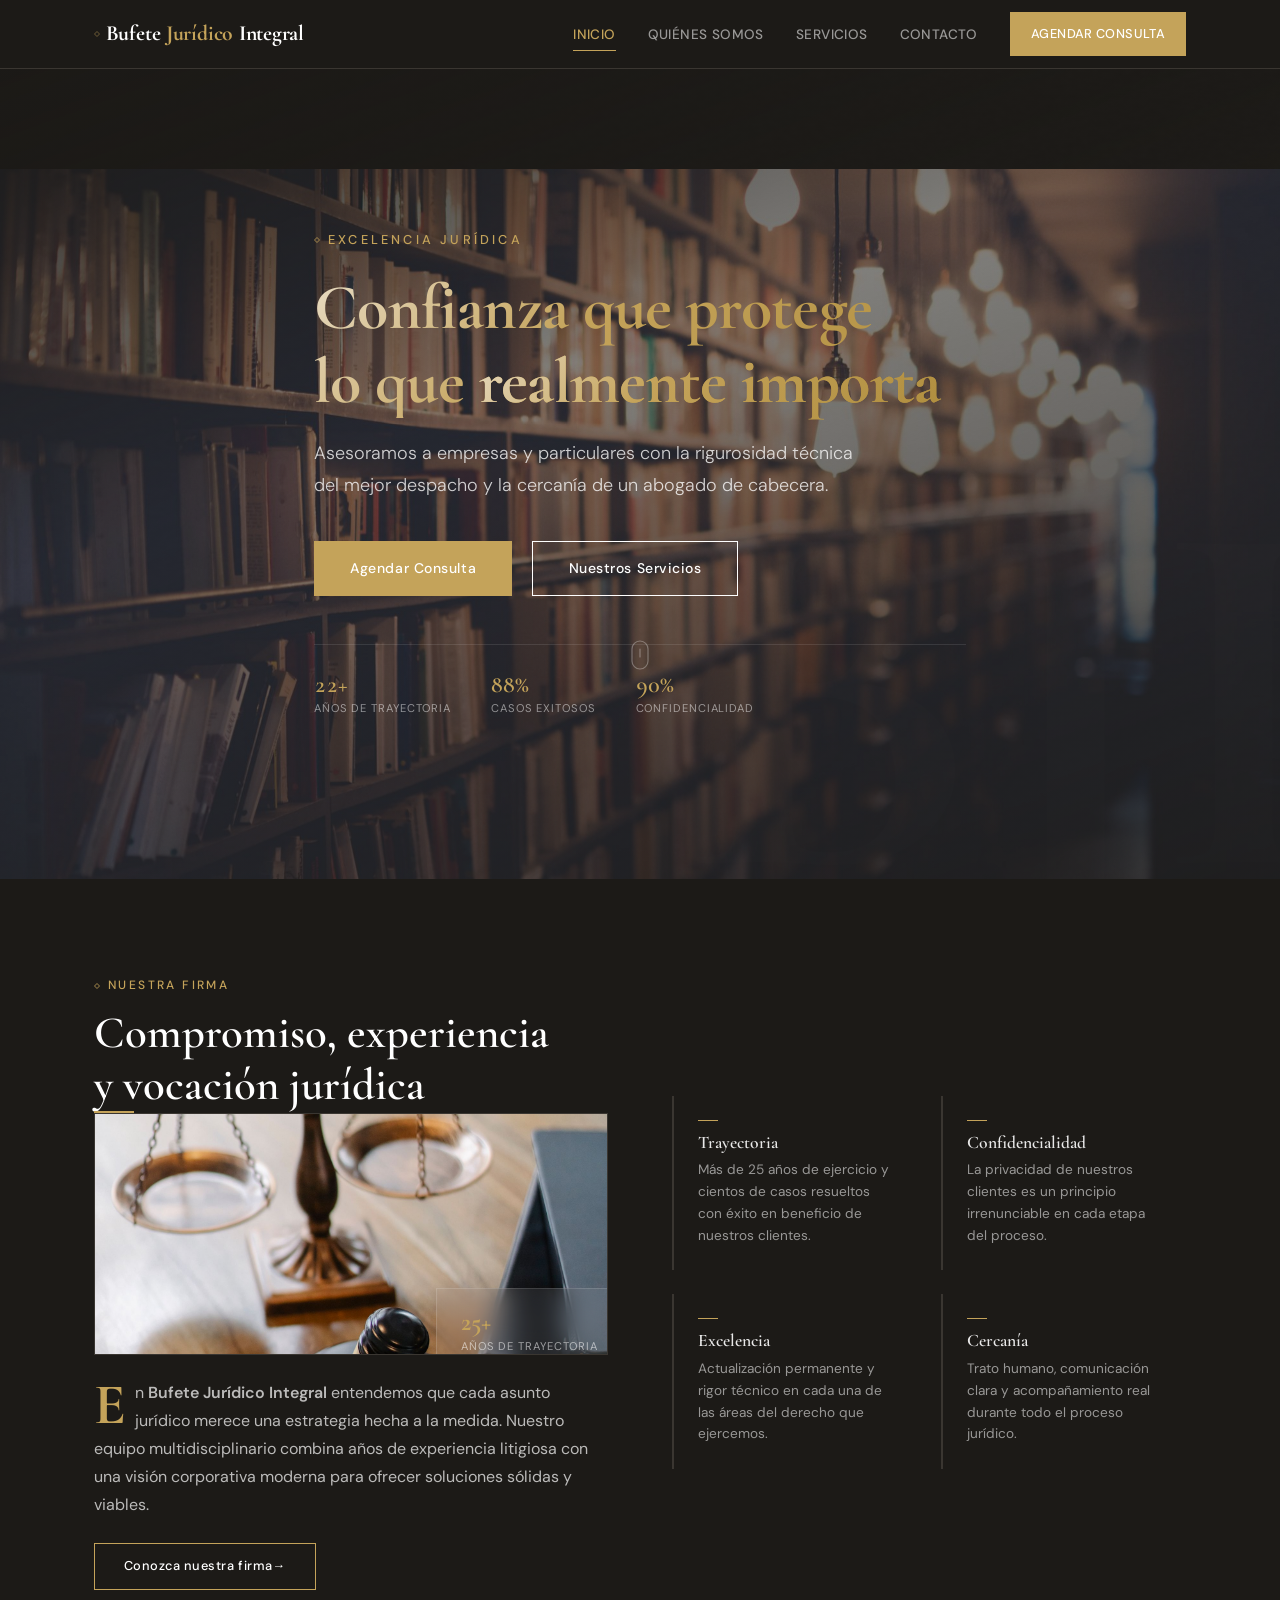
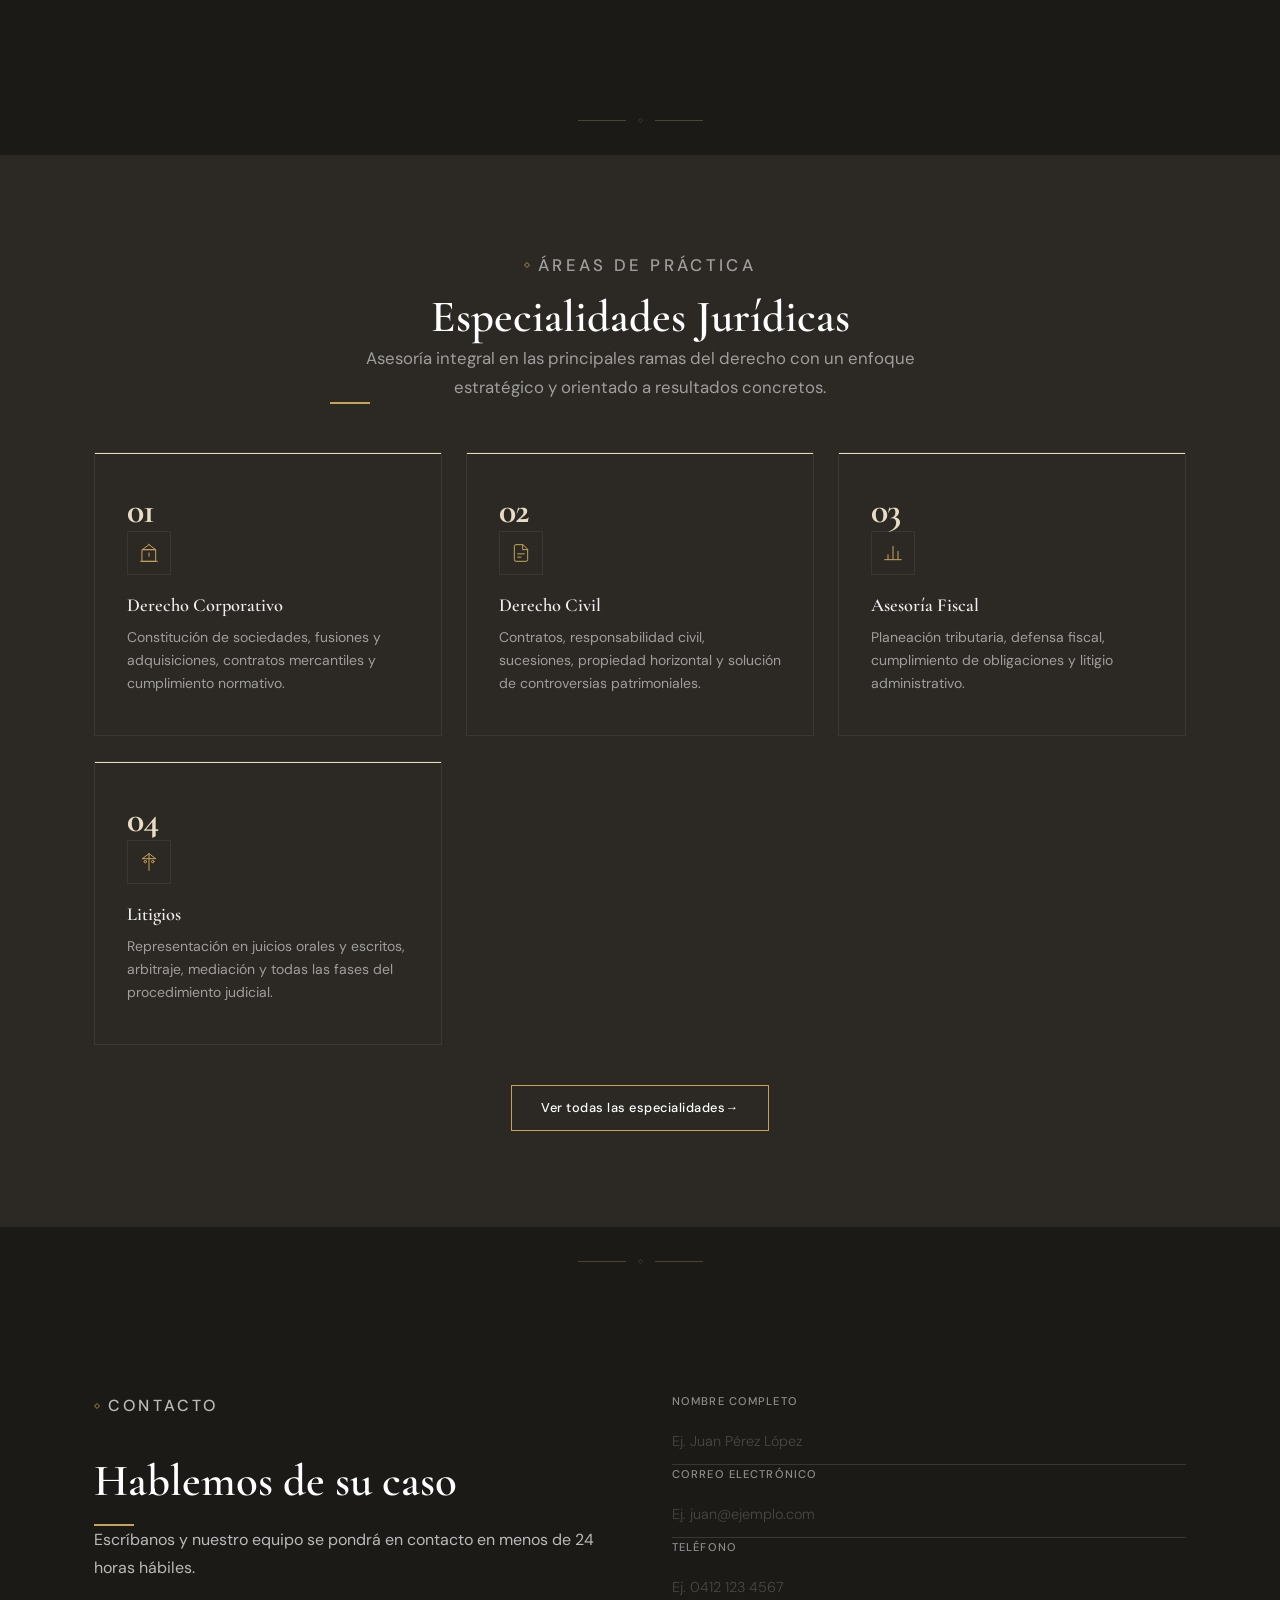
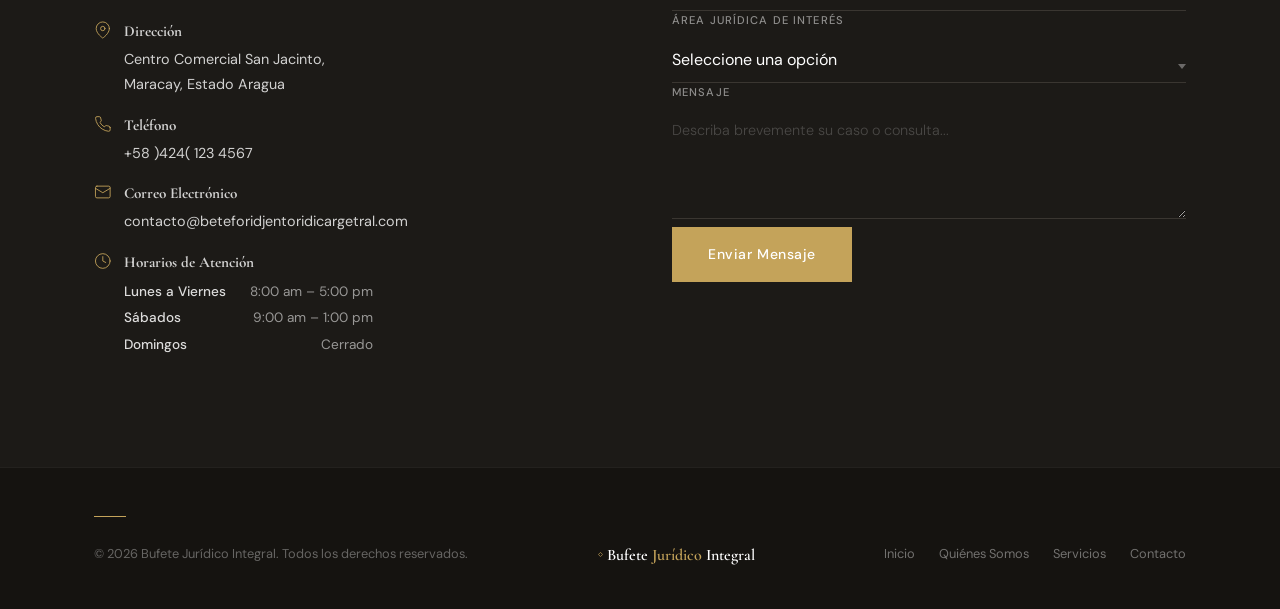
==== commit b8e037c0: "Optimización UI/UX responsive: touch targets 44px, dvh, formularios con inputmode, spinner loading, " ====
--- a/index.html
+++ b/index.html
@@ -371,20 +371,20 @@
             <form id="contact-form" action="https://formspree.io/f/xxxxxxx" method="POST">
               <input type="hidden" name="_subject" value="Nuevo contacto desde BufeteJuridicoIntegral.com">
               <input type="hidden" name="_captcha" value="true">
-              <input type="text" name="_gotcha" style="display:none" tabindex="-1" autocomplete="off">
+              <input type="text" name="_gotcha" class="sr-only" tabindex="-1" autocomplete="off" aria-hidden="true">
               <div class="form__group">
                 <label for="nombre" class="form__label">Nombre completo</label>
-                <input type="text" id="nombre" name="nombre" class="form__input" placeholder="Ej. Juan Pérez López" required autocomplete="name" pattern=".{2,}" title="El nombre debe tener al menos 2 caracteres">
+                <input type="text" id="nombre" name="nombre" class="form__input" placeholder="Ej. Juan Pérez López" required autocomplete="name" pattern=".{2,}" title="El nombre debe tener al menos 2 caracteres" autocapitalize="words" spellcheck="false">
                 <span class="form__error">Por favor ingrese su nombre completo.</span>
               </div>
               <div class="form__group">
                 <label for="correo" class="form__label">Correo electrónico</label>
-                <input type="email" id="correo" name="correo" class="form__input" placeholder="Ej. juan@ejemplo.com" required autocomplete="email">
+                <input type="email" id="correo" name="correo" class="form__input" placeholder="Ej. juan@ejemplo.com" required autocomplete="email" autocapitalize="none" spellcheck="false" inputmode="email">
                 <span class="form__error">Por favor ingrese un correo electrónico válido.</span>
               </div>
               <div class="form__group">
                 <label for="telefono" class="form__label">Teléfono</label>
-                <input type="tel" id="telefono" name="telefono" class="form__input" placeholder="Ej. 0412 123 4567" autocomplete="tel" pattern="[\d\s\+\-\(\)]{7,15}" title="Ingrese un número telefónico válido">
+                <input type="tel" id="telefono" name="telefono" class="form__input" placeholder="Ej. 0412 123 4567" autocomplete="tel" pattern="[\d\s\+\-\(\)]{7,15}" title="Ingrese un número telefónico válido" inputmode="tel" spellcheck="false">
                 <span class="form__error">Por favor ingrese un número telefónico válido.</span>
               </div>
               <div class="form__group">
@@ -406,7 +406,7 @@
                 <textarea id="mensaje" name="mensaje" class="form__textarea" rows="4" placeholder="Describa brevemente su caso o consulta..." required maxlength="2000"></textarea>
                 <span class="form__error">Por favor escriba un mensaje.</span>
               </div>
-              <button type="submit" class="btn btn--primary form__btn">Enviar Mensaje</button>
+              <button type="submit" class="btn btn--primary form__btn"><span class="btn__text">Enviar Mensaje</span></button>
             </form>
             <div class="form__success" id="form-success">
               <div class="form__success-icon" aria-hidden="true">
@@ -655,7 +655,7 @@
             var successEl = document.getElementById('form-success');
             var btn = formEl.querySelector('.form__btn');
             btn.disabled = true;
-            btn.textContent = 'Enviando...';
+            btn.classList.add('btn--loading');
             fetch(formEl.action, {
               method: 'POST',
               body: new FormData(formEl),
@@ -672,7 +672,7 @@
               alert('Error de conexión. Verifique su internet e intente de nuevo.');
             }).finally(function() {
               btn.disabled = false;
-              btn.textContent = 'Enviar Mensaje';
+              btn.classList.remove('btn--loading');
             });
           }
         });
--- a/styles.css
+++ b/styles.css
@@ -51,8 +51,11 @@
 }
 
 img  { max-width: 100%; height: auto; display: block; }
+img[loading] { background-color: rgba(255,255,255,0.03); }
 a    { color: inherit; text-decoration: none; }
 ul   { list-style: none; }
+
+button { cursor: pointer; font: inherit; }
 
 ::selection { background-color: rgba(196, 163, 90, 0.4); color: var(--color-white); }
 
@@ -215,6 +218,9 @@
     color var(--dur-fast) var(--ease-hover),
     border-color var(--dur-fast) var(--ease-hover);
   text-align: center;
+  min-height: 44px;
+  touch-action: manipulation;
+  -webkit-tap-highlight-color: transparent;
 }
 
 .btn--primary {
@@ -238,6 +244,40 @@
 .btn--primary:focus-visible {
   outline: 2px solid var(--color-gold);
   outline-offset: 3px;
+}
+
+.btn:disabled {
+  opacity: 0.5;
+  pointer-events: none;
+}
+
+.btn--loading {
+  position: relative;
+  pointer-events: none;
+}
+
+.btn--loading .btn__text {
+  visibility: hidden;
+}
+
+.btn--loading::after {
+  content: '';
+  position: absolute;
+  width: 1rem;
+  height: 1rem;
+  border: 2px solid var(--color-white);
+  border-radius: 50%;
+  border-right-color: transparent;
+  animation: btnSpin 600ms linear infinite;
+}
+
+.btn--ghost.btn--loading::after {
+  border-color: var(--color-gold);
+  border-right-color: transparent;
+}
+
+@keyframes btnSpin {
+  to { transform: rotate(360deg); }
 }
 
 .btn--outline {
@@ -357,14 +397,16 @@
   background: none;
   border: none;
   cursor: pointer;
-  width: 1.75rem;
-  height: 1.75rem;
-  padding: 0;
+  width: 2.75rem;
+  height: 2.75rem;
+  padding: 0.5rem;
   flex-direction: column;
   align-items: center;
   justify-content: center;
   gap: 5px;
   z-index: 101;
+  touch-action: manipulation;
+  -webkit-tap-highlight-color: transparent;
 }
 
 .nav-toggle__bar {
@@ -390,17 +432,6 @@
   transform: translateY(-6.5px) rotate(-45deg);
 }
 
-.nav-toggle__bar {
-  display: block;
-  width: 100%;
-  height: 2px;
-  background-color: var(--color-white);
-  border-radius: 0;
-  transition:
-    transform 300ms var(--ease-move),
-    opacity 200ms var(--ease-enter);
-}
-
 .nav__list {
   display: flex;
   align-items: center;
@@ -416,6 +447,7 @@
   position: relative;
   color: var(--color-gray-mid);
   transition: color var(--dur-fast) var(--ease-hover);
+  touch-action: manipulation;
 }
 
 .nav__link::after {
@@ -448,6 +480,10 @@
   text-transform: uppercase;
 }
 
+.nav__cta:hover {
+  filter: brightness(1.1);
+}
+
   .nav__backdrop {
     position: fixed;
     inset: 0;
@@ -463,16 +499,6 @@
     opacity: 1;
     pointer-events: auto;
   }
-
-  .nav-toggle.active .nav-toggle__bar:nth-child(1) {
-  transform: translateY(7.5px) rotate(45deg);
-}
-.nav-toggle.active .nav-toggle__bar:nth-child(2) {
-  opacity: 0;
-}
-.nav-toggle.active .nav-toggle__bar:nth-child(3) {
-  transform: translateY(-7.5px) rotate(-45deg);
-}
 
 /* =====================================================
    PROGRESS BAR
@@ -582,7 +608,7 @@
    ===================================================== */
 .hero {
   position: relative;
-  min-height: 90vh;
+  min-height: 90dvh;
   display: flex;
   align-items: center;
   background-color: var(--color-black);
@@ -707,6 +733,7 @@
   font-weight: 600;
   color: var(--color-gold);
   line-height: 1;
+  font-variant-numeric: tabular-nums;
 }
 
 .hero__stat-label {
@@ -917,6 +944,13 @@
   object-fit: cover;
   display: block;
   transition: transform calc(var(--dur-fast) * 2) var(--ease-hover);
+}
+
+@media (max-width: 768px) {
+  .about__image-wrap img {
+    height: auto;
+    aspect-ratio: 16 / 9;
+  }
 }
 
 @media (hover: hover) and (pointer: fine) {
@@ -1221,7 +1255,7 @@
 .form__textarea,
 .form__select {
   font-family: var(--font-body);
-  font-size: 0.95rem;
+  font-size: 1rem;
   padding: 0.8rem 0;
   border: none;
   border-bottom: 1px solid var(--color-gray-light);
@@ -1233,6 +1267,7 @@
   -webkit-appearance: none;
   appearance: none;
   border-radius: 0;
+  min-height: 44px;
 }
 
 .form__input:focus,
@@ -1415,10 +1450,24 @@
   font-size: 0.8rem;
   color: rgba(255,255,255,0.4);
   transition: color var(--dur-fast) var(--ease-hover);
+  touch-action: manipulation;
 }
 
 @media (hover: hover) and (pointer: fine) {
   .footer__links a:hover { color: rgba(255,255,255,0.85); }
+}
+
+/* =====================================================
+   PROSE — MEJOR LEGIBILIDAD
+   ===================================================== */
+.prose {
+  max-width: 70ch;
+  margin-left: auto;
+  margin-right: auto;
+}
+
+.prose p + p {
+  margin-top: 1.25rem;
 }
 
 /* =====================================================
@@ -1605,19 +1654,25 @@
     --space-section: 4rem;
     --space-block: 2rem;
     --dur-stagger: 60ms;
+    --max-width: 100%;
   }
 
   .nav-toggle {
     display: flex;
     position: absolute;
-    right: 0;
+    right: 0.25rem;
     top: 50%;
     transform: translateY(-50%);
   }
 
   .header__inner {
-    justify-content: center;
+    justify-content: flex-start;
     position: relative;
+  }
+
+  .header__logo {
+    flex: 1;
+    min-height: 44px;
   }
 
   .nav__list {
@@ -1629,7 +1684,7 @@
     background-color: var(--color-black-soft);
     flex-direction: column;
     padding: 2rem 1.5rem;
-    gap: 1.5rem;
+    gap: 1rem;
     border-bottom: 1px solid var(--color-gray-light);
     transform: translateY(-120%);
     opacity: 0;
@@ -1639,6 +1694,19 @@
     pointer-events: none;
   }
 
+  .nav__list li a {
+    display: block;
+    padding: 0.75rem 0;
+    min-height: 44px;
+    display: flex;
+    align-items: center;
+  }
+
+  .nav__list--open {
+    overflow-y: auto;
+    max-height: calc(100dvh - 4.25rem);
+  }
+
   .nav__list--open {
     transform: translateY(0);
     opacity: 1;
@@ -1647,9 +1715,9 @@
 
   .nav__cta { width: 100%; text-align: center; }
 
-  .back-to-top { bottom: 1rem; right: 1rem; width: 2.25rem; height: 2.25rem; }
-
-  .hero { min-height: 80vh; }
+  .back-to-top { bottom: 1rem; right: 1rem; width: 2.75rem; height: 2.75rem; }
+
+  .hero { min-height: 80dvh; }
 
   .hero__content { text-align: center; }
   .hero__subtitle { justify-content: center; }
@@ -1669,7 +1737,7 @@
   .hero__stat-value { font-size: 1.2rem; }
   .hero__stat-label { font-size: 0.6rem; }
 
-  .page-hero { min-height: 30vh; padding: 2.5rem 0; }
+  .page-hero { min-height: 30dvh; padding: 2.5rem 0; }
   .page-hero__content h1 { font-size: clamp(1.8rem, 6vw, 2.4rem); }
   .page-hero__content .page-hero__desc { font-size: 0.95rem; }
 
@@ -1733,10 +1801,14 @@
   h1 { font-size: clamp(1.8rem, 7vw, 2.2rem); }
   h2 { font-size: clamp(1.4rem, 5vw, 1.7rem); }
 
-  .hero { min-height: 75vh; }
-  .hero__watermark { font-size: clamp(12rem, 30vw, 18rem); }
+  .hero { min-height: 70dvh; }
+  .hero__watermark { font-size: clamp(8rem, 25vw, 14rem); }
 
   .hero__title { font-size: clamp(2rem, 7vw, 2.4rem); }
+
+  .hero__stats { gap: 1rem; }
+
+  .hero__stat { min-width: 80px; }
 
   .btn {
     font-size: 0.8rem;
@@ -1747,7 +1819,7 @@
 
   .value-card { padding: 1rem; }
 
-  .page-hero { min-height: 28vh; padding: 1.5rem 0; }
+  .page-hero { min-height: 25dvh; padding: 1.5rem 0; }
 
   .page-hero__content h1 { font-size: clamp(1.5rem, 6vw, 1.8rem); }
 
@@ -1757,7 +1829,7 @@
 
   .form__input,
   .form__textarea,
-  .form__select { font-size: 0.9rem; }
+  .form__select { font-size: 1rem; }
 }
 
 @media (hover: none) and (pointer: coarse) {
